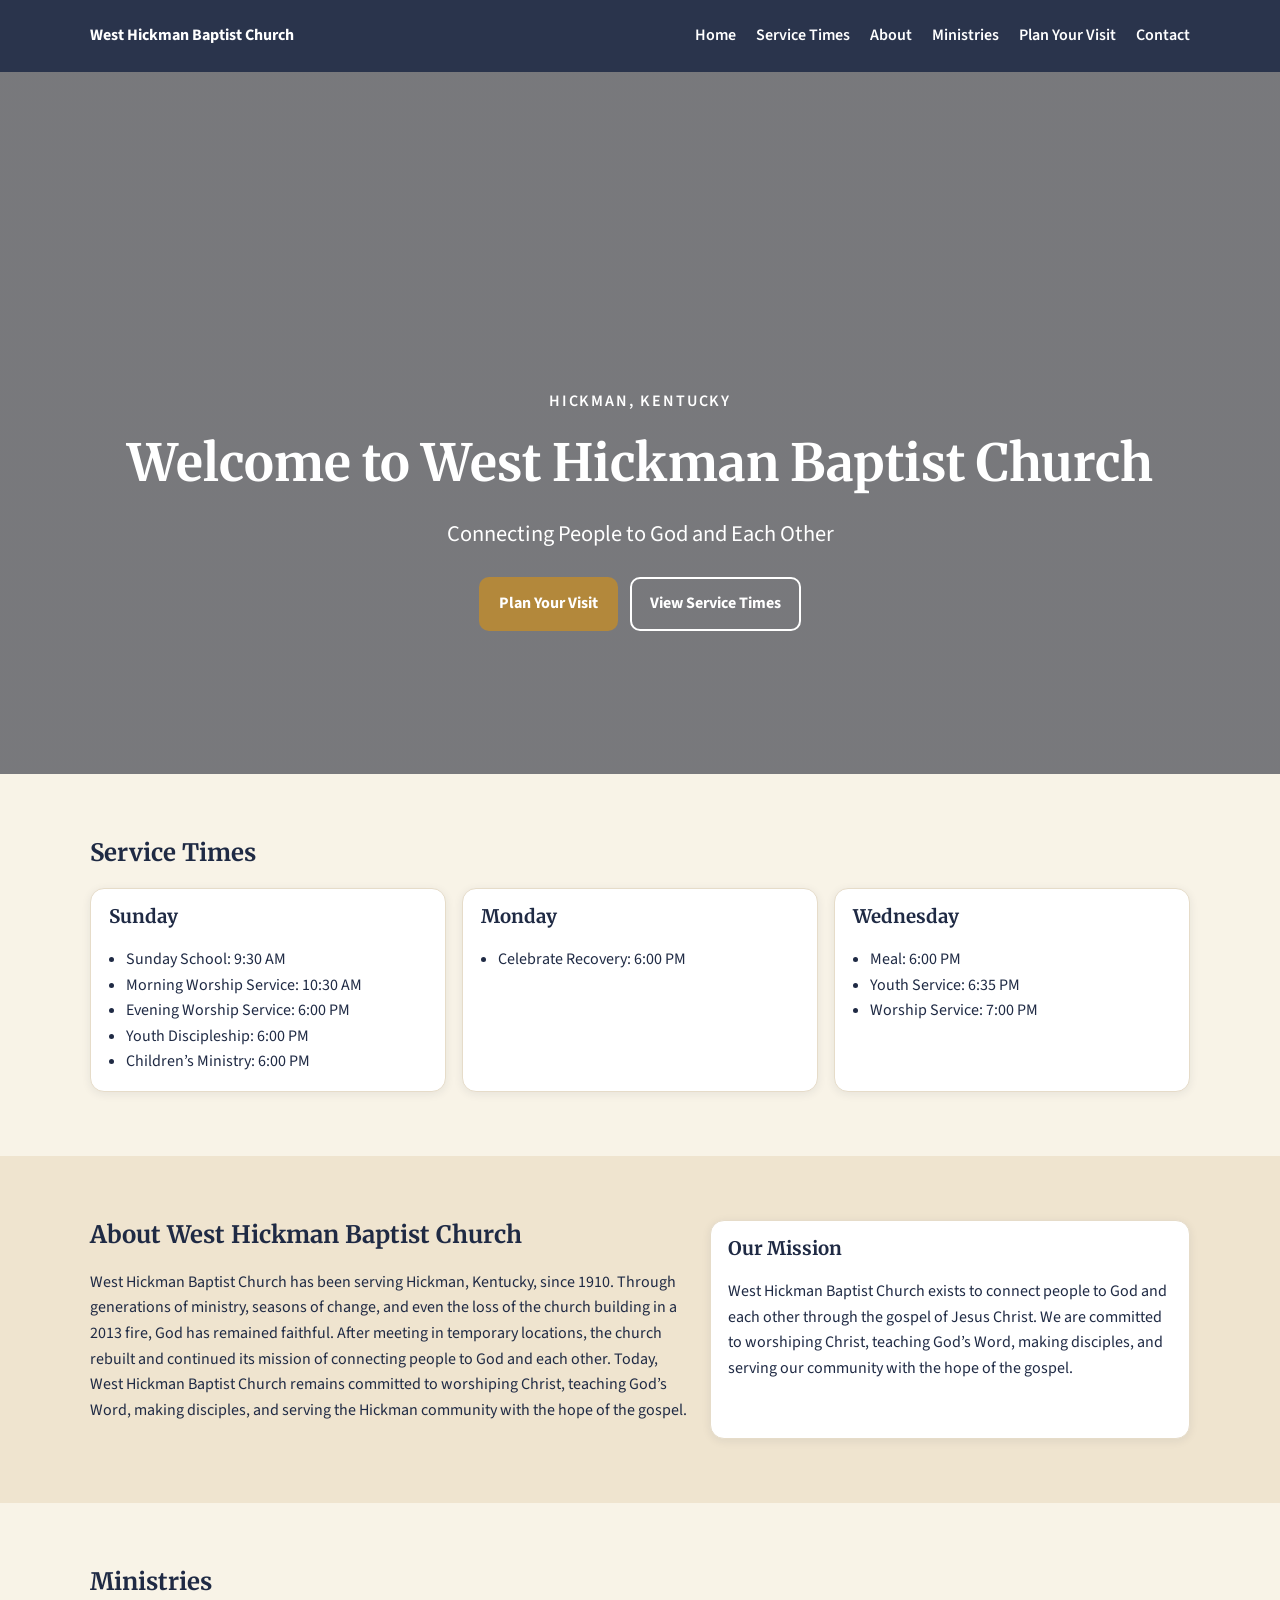
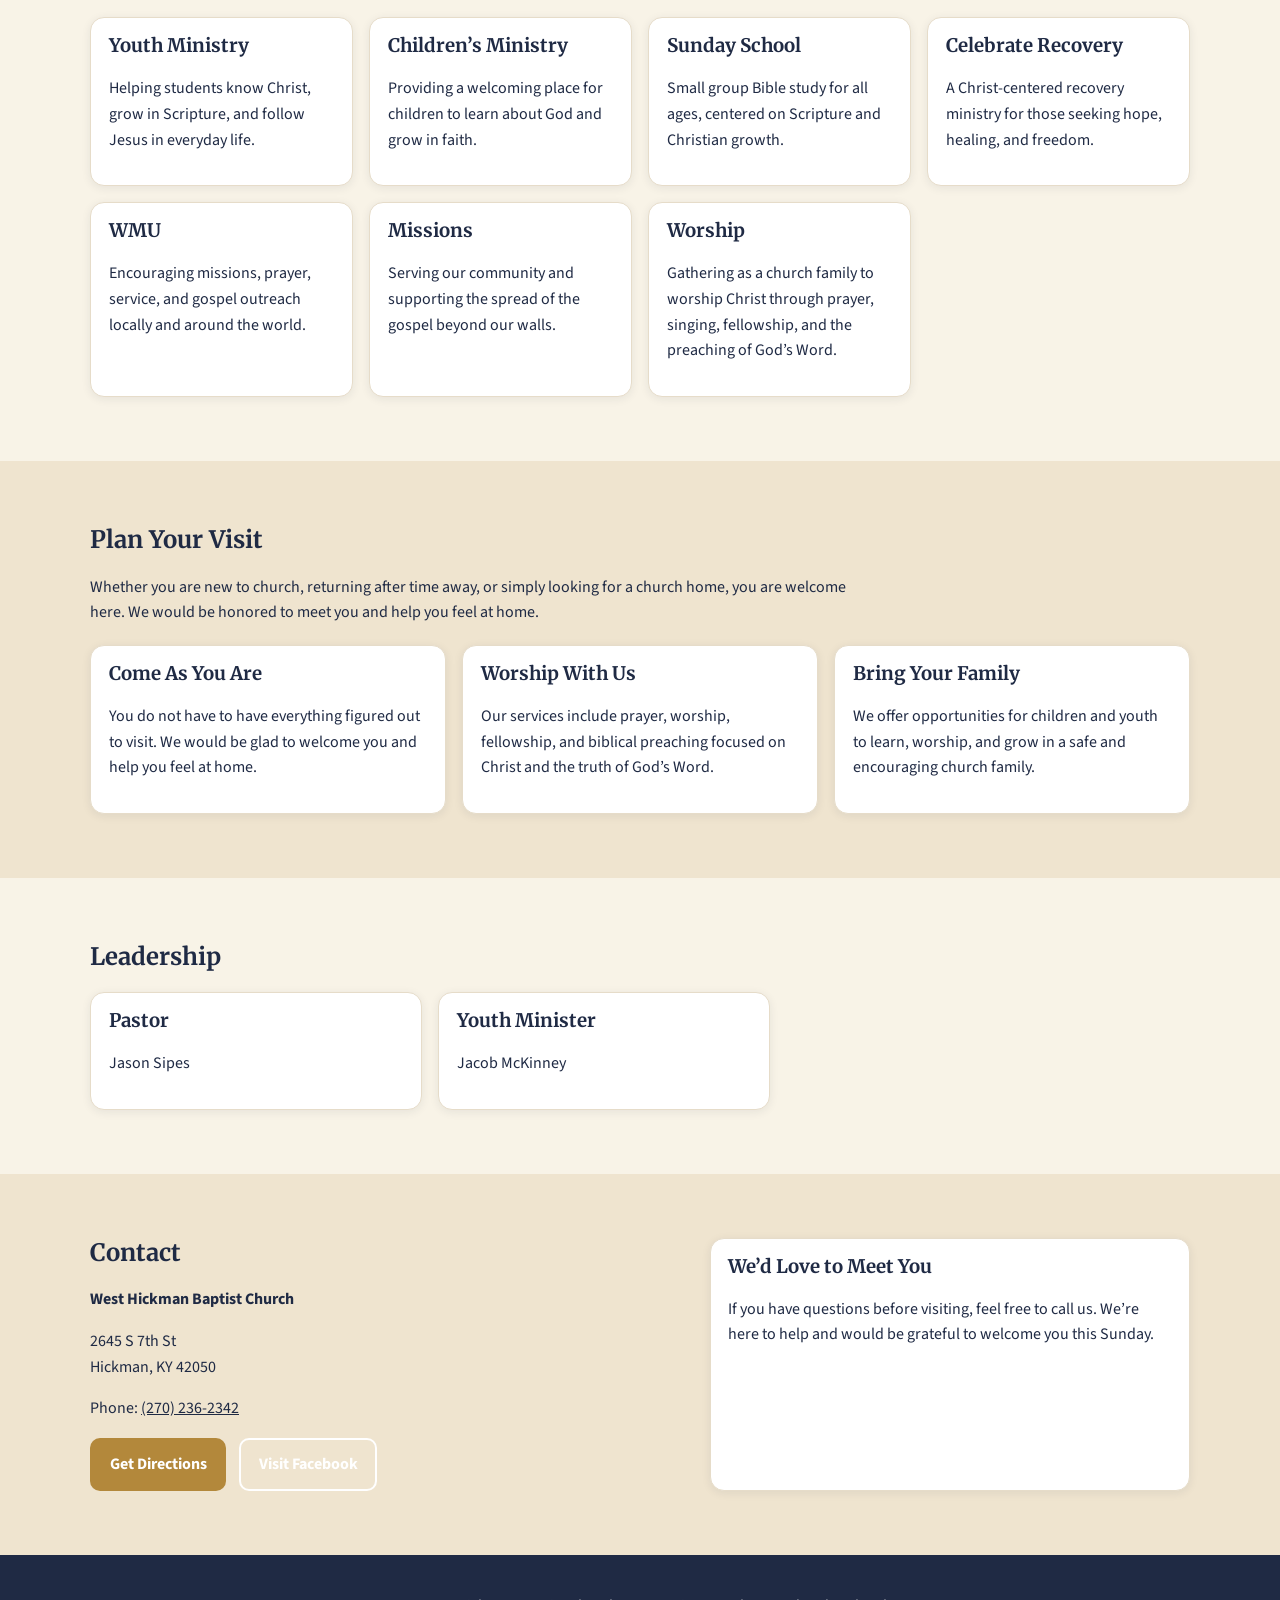
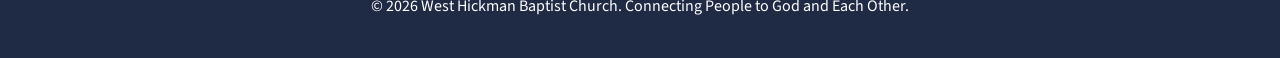
==== index.html @ 082e9893 "Create initial GitHub Pages site for West Hickman Baptist Church" ====
<!DOCTYPE html>
<html lang="en">
  <head>
    <meta charset="UTF-8" />
    <meta name="viewport" content="width=device-width, initial-scale=1.0" />
    <meta
      name="description"
      content="West Hickman Baptist Church in Hickman, Kentucky. Join us for worship, discipleship, and community."
    />
    <title>West Hickman Baptist Church | Hickman, KY</title>
    <link rel="preconnect" href="https://fonts.googleapis.com" />
    <link rel="preconnect" href="https://fonts.gstatic.com" crossorigin />
    <link
      href="https://fonts.googleapis.com/css2?family=Merriweather:wght@400;700&family=Source+Sans+3:wght@400;500;600;700&display=swap"
      rel="stylesheet"
    />
    <link rel="stylesheet" href="styles.css" />
  </head>
  <body>
    <header class="site-header" id="home">
      <nav class="nav container" aria-label="Main navigation">
        <a class="logo" href="#home">West Hickman Baptist Church</a>
        <button class="menu-toggle" aria-expanded="false" aria-controls="nav-links">
          Menu
        </button>
        <ul class="nav-links" id="nav-links">
          <li><a href="#home">Home</a></li>
          <li><a href="#service-times">Service Times</a></li>
          <li><a href="#about">About</a></li>
          <li><a href="#ministries">Ministries</a></li>
          <li><a href="#visit">Plan Your Visit</a></li>
          <li><a href="#contact">Contact</a></li>
        </ul>
      </nav>
    </header>

    <main>
      <section class="hero">
        <div class="hero-overlay"></div>
        <div class="hero-content container">
          <p class="eyebrow">Hickman, Kentucky</p>
          <h1>Welcome to West Hickman Baptist Church</h1>
          <p class="mission">Connecting People to God and Each Other</p>
          <div class="hero-buttons">
            <a class="button primary" href="#visit">Plan Your Visit</a>
            <a class="button secondary" href="#service-times">View Service Times</a>
          </div>
        </div>
      </section>

      <section class="section" id="service-times">
        <div class="container">
          <h2>Service Times</h2>
          <div class="cards three-col">
            <article class="card">
              <h3>Sunday</h3>
              <ul>
                <li>Sunday School: 9:30 AM</li>
                <li>Morning Worship Service: 10:30 AM</li>
                <li>Evening Worship Service: 6:00 PM</li>
                <li>Youth Discipleship: 6:00 PM</li>
                <li>Children’s Ministry: 6:00 PM</li>
              </ul>
            </article>
            <article class="card">
              <h3>Monday</h3>
              <ul>
                <li>Celebrate Recovery: 6:00 PM</li>
              </ul>
            </article>
            <article class="card">
              <h3>Wednesday</h3>
              <ul>
                <li>Meal: 6:00 PM</li>
                <li>Youth Service: 6:35 PM</li>
                <li>Worship Service: 7:00 PM</li>
              </ul>
            </article>
          </div>
        </div>
      </section>

      <section class="section alt" id="about">
        <div class="container split">
          <div>
            <h2>About West Hickman Baptist Church</h2>
            <p>
              West Hickman Baptist Church has been serving Hickman, Kentucky, since 1910.
              Through generations of ministry, seasons of change, and even the loss of the
              church building in a 2013 fire, God has remained faithful. After meeting in
              temporary locations, the church rebuilt and continued its mission of connecting
              people to God and each other. Today, West Hickman Baptist Church remains committed
              to worshiping Christ, teaching God’s Word, making disciples, and serving the
              Hickman community with the hope of the gospel.
            </p>
          </div>
          <div class="card mission-card">
            <h3>Our Mission</h3>
            <p>
              West Hickman Baptist Church exists to connect people to God and each other through
              the gospel of Jesus Christ. We are committed to worshiping Christ, teaching God’s
              Word, making disciples, and serving our community with the hope of the gospel.
            </p>
          </div>
        </div>
      </section>

      <section class="section" id="ministries">
        <div class="container">
          <h2>Ministries</h2>
          <div class="cards three-col">
            <article class="card"><h3>Youth Ministry</h3><p>Helping students know Christ, grow in Scripture, and follow Jesus in everyday life.</p></article>
            <article class="card"><h3>Children’s Ministry</h3><p>Providing a welcoming place for children to learn about God and grow in faith.</p></article>
            <article class="card"><h3>Sunday School</h3><p>Small group Bible study for all ages, centered on Scripture and Christian growth.</p></article>
            <article class="card"><h3>Celebrate Recovery</h3><p>A Christ-centered recovery ministry for those seeking hope, healing, and freedom.</p></article>
            <article class="card"><h3>WMU</h3><p>Encouraging missions, prayer, service, and gospel outreach locally and around the world.</p></article>
            <article class="card"><h3>Missions</h3><p>Serving our community and supporting the spread of the gospel beyond our walls.</p></article>
            <article class="card"><h3>Worship</h3><p>Gathering as a church family to worship Christ through prayer, singing, fellowship, and the preaching of God’s Word.</p></article>
          </div>
        </div>
      </section>

      <section class="section alt" id="visit">
        <div class="container">
          <h2>Plan Your Visit</h2>
          <p class="section-intro">
            Whether you are new to church, returning after time away, or simply looking for a
            church home, you are welcome here. We would be honored to meet you and help you feel
            at home.
          </p>
          <div class="cards three-col">
            <article class="card">
              <h3>Come As You Are</h3>
              <p>
                You do not have to have everything figured out to visit. We would be glad to
                welcome you and help you feel at home.
              </p>
            </article>
            <article class="card">
              <h3>Worship With Us</h3>
              <p>
                Our services include prayer, worship, fellowship, and biblical preaching focused
                on Christ and the truth of God’s Word.
              </p>
            </article>
            <article class="card">
              <h3>Bring Your Family</h3>
              <p>
                We offer opportunities for children and youth to learn, worship, and grow in a
                safe and encouraging church family.
              </p>
            </article>
          </div>
        </div>
      </section>

      <section class="section" id="leadership">
        <div class="container">
          <h2>Leadership</h2>
          <div class="cards two-col">
            <article class="card">
              <h3>Pastor</h3>
              <p>Jason Sipes</p>
            </article>
            <article class="card">
              <h3>Youth Minister</h3>
              <p>Jacob McKinney</p>
            </article>
          </div>
        </div>
      </section>

      <section class="section alt" id="contact">
        <div class="container split">
          <div>
            <h2>Contact</h2>
            <p><strong>West Hickman Baptist Church</strong></p>
            <p>2645 S 7th St<br />Hickman, KY 42050</p>
            <p>Phone: <a href="tel:+12702362342">(270) 236-2342</a></p>
            <div class="hero-buttons">
              <a class="button primary" href="https://www.google.com/maps/search/?api=1&query=2645+S+7th+St%2C+Hickman%2C+KY+42050" target="_blank" rel="noopener noreferrer">Get Directions</a>
              <a class="button secondary" href="https://www.facebook.com/share/1BVJ17ikec/?mibextid=wwXIfr" target="_blank" rel="noopener noreferrer">Visit Facebook</a>
            </div>
          </div>
          <div class="card">
            <h3>We’d Love to Meet You</h3>
            <p>
              If you have questions before visiting, feel free to call us. We’re here to help and
              would be grateful to welcome you this Sunday.
            </p>
          </div>
        </div>
      </section>
    </main>

    <footer class="footer">
      <div class="container">
        <p>© <span id="year"></span> West Hickman Baptist Church. Connecting People to God and Each Other.</p>
      </div>
    </footer>

    <script src="script.js"></script>
  </body>
</html>
---- styles.css ----
:root {
  --navy: #1f2a44;
  --cream: #f8f3e7;
  --tan: #d9c8a9;
  --gold: #b3883b;
  --white: #ffffff;
  --text: #1f2a44;
}

* { box-sizing: border-box; }
html { scroll-behavior: smooth; }
body {
  margin: 0;
  font-family: "Source Sans 3", sans-serif;
  color: var(--text);
  background: var(--cream);
  line-height: 1.6;
}

h1, h2, h3 { font-family: "Merriweather", serif; line-height: 1.25; margin-top: 0; }
a { color: inherit; }
.container { width: min(1100px, 92%); margin: 0 auto; }

.site-header {
  position: sticky;
  top: 0;
  z-index: 1000;
  background: rgba(31, 42, 68, 0.95);
  backdrop-filter: blur(4px);
}

.nav { display: flex; align-items: center; justify-content: space-between; min-height: 72px; }
.logo { color: var(--white); text-decoration: none; font-weight: 700; font-size: 1rem; max-width: 60%; }
.nav-links { display: flex; gap: 1.25rem; list-style: none; margin: 0; padding: 0; }
.nav-links a { color: var(--white); text-decoration: none; font-weight: 600; }
.nav-links a:hover { color: var(--tan); }
.menu-toggle {
  display: none;
  border: 1px solid var(--tan);
  color: var(--white);
  background: transparent;
  border-radius: 8px;
  padding: 0.45rem 0.8rem;
}

.hero {
  position: relative;
  min-height: 78vh;
  display: grid;
  place-items: center;
  background:
    linear-gradient(rgba(15, 20, 36, 0.55), rgba(15, 20, 36, 0.55)),
    url("https://images.unsplash.com/photo-1504052434569-70ad5836ab65?auto=format&fit=crop&w=1600&q=80") center/cover no-repeat;
  color: var(--white);
}
.hero-content { position: relative; text-align: center; padding: 4rem 0; }
.eyebrow { letter-spacing: 0.12em; text-transform: uppercase; font-weight: 600; }
.hero h1 { font-size: clamp(1.9rem, 5vw, 3.2rem); margin-bottom: 0.5rem; }
.mission { font-size: clamp(1.1rem, 3vw, 1.4rem); margin-bottom: 1.5rem; }

.button {
  display: inline-block;
  text-decoration: none;
  font-weight: 700;
  padding: 0.75rem 1.1rem;
  border-radius: 10px;
  border: 2px solid transparent;
}
.button.primary { background: var(--gold); color: var(--white); }
.button.secondary { background: transparent; color: var(--white); border-color: var(--white); }
.button:hover { transform: translateY(-1px); }
.hero-buttons { display: flex; flex-wrap: wrap; gap: 0.8rem; }
.hero .hero-buttons { justify-content: center; }

.section { padding: 4rem 0; }
.alt { background: #efe4cf; }
.section-intro { max-width: 780px; }
.cards { display: grid; gap: 1rem; margin-top: 1.2rem; }
.three-col { grid-template-columns: repeat(auto-fit, minmax(220px, 1fr)); }
.two-col { grid-template-columns: repeat(auto-fit, minmax(240px, 1fr)); max-width: 680px; }
.card {
  background: var(--white);
  border: 1px solid #e6dcc9;
  border-radius: 14px;
  padding: 1rem 1.1rem;
  box-shadow: 0 2px 10px rgba(31, 42, 68, 0.08);
}
.card ul { padding-left: 1.1rem; margin: 0; }
.split { display: grid; gap: 1.2rem; grid-template-columns: 1.25fr 1fr; }

.footer {
  background: var(--navy);
  color: var(--white);
  text-align: center;
  padding: 1.4rem 0;
}

@media (max-width: 860px) {
  .menu-toggle { display: inline-block; }
  .nav-links {
    display: none;
    position: absolute;
    top: 72px;
    left: 0;
    right: 0;
    background: var(--navy);
    flex-direction: column;
    padding: 1rem 4%;
  }
  .nav-links.open { display: flex; }
  .split { grid-template-columns: 1fr; }
}
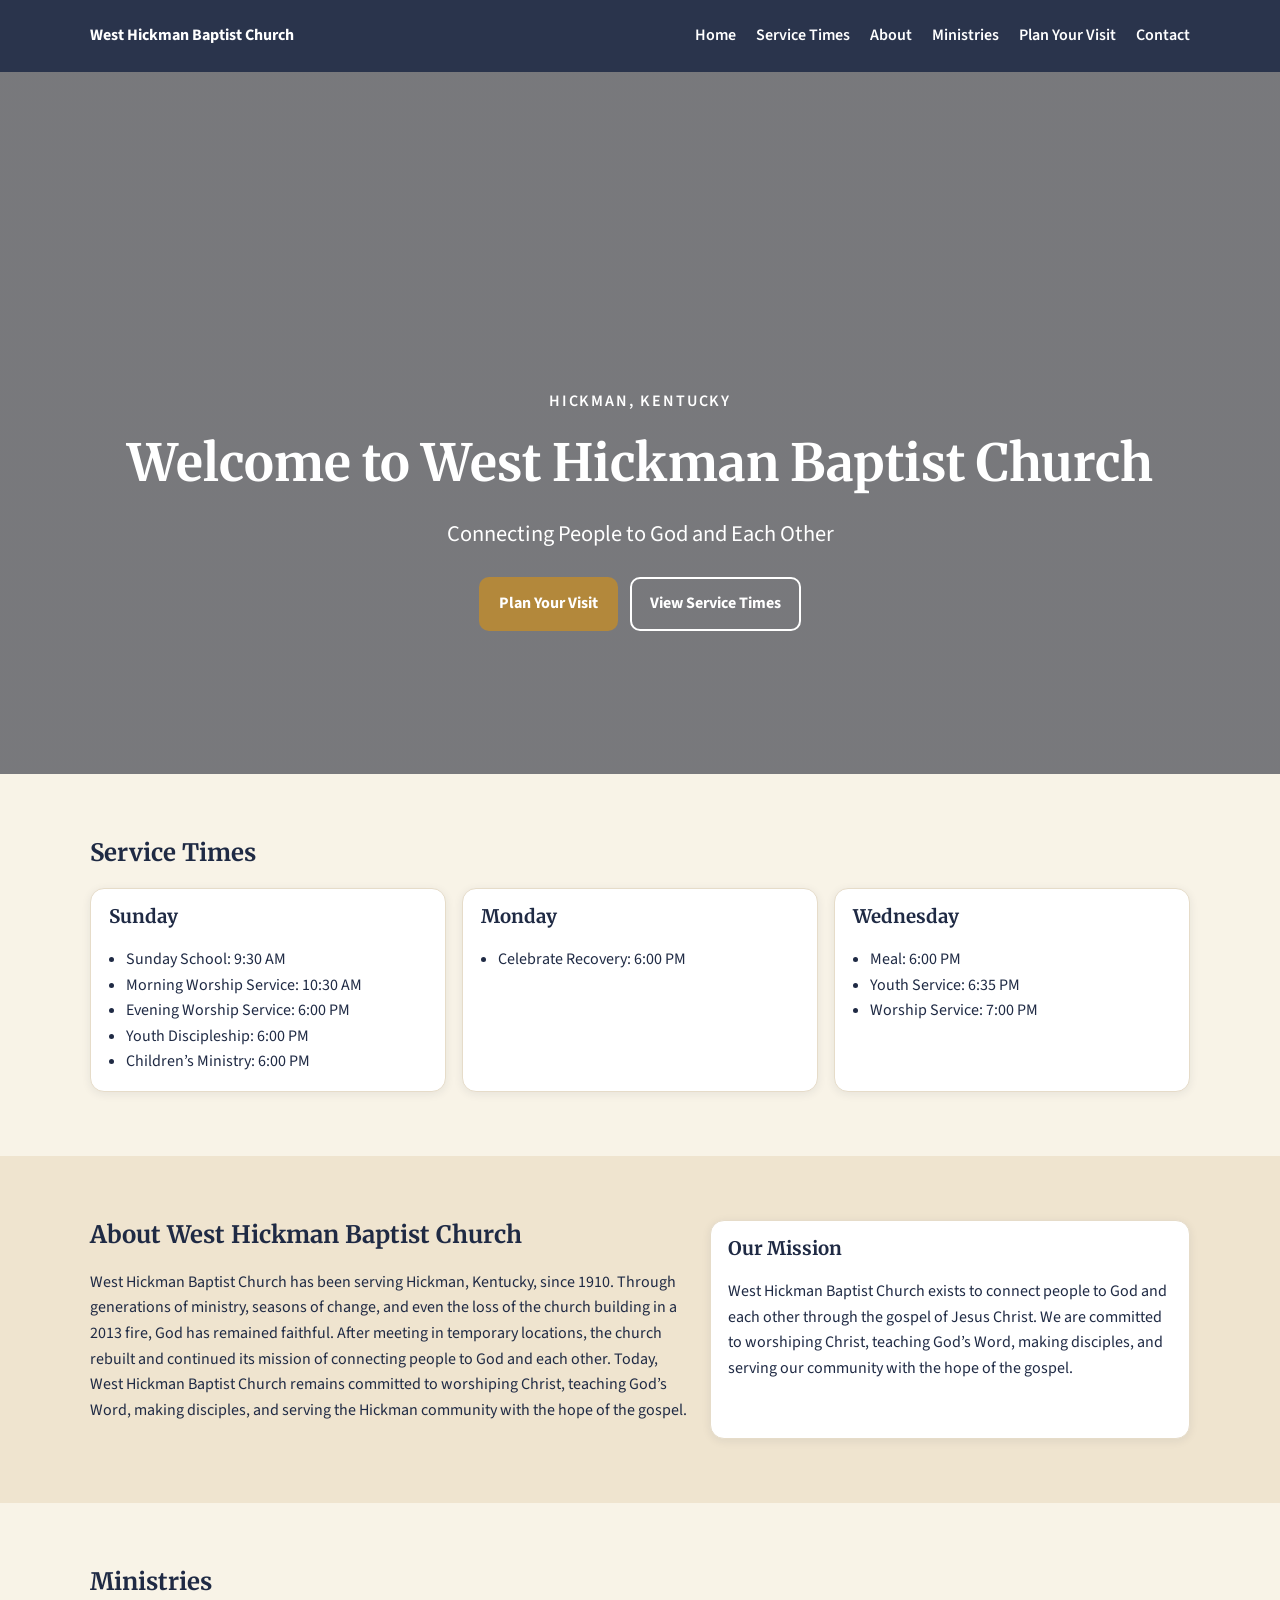
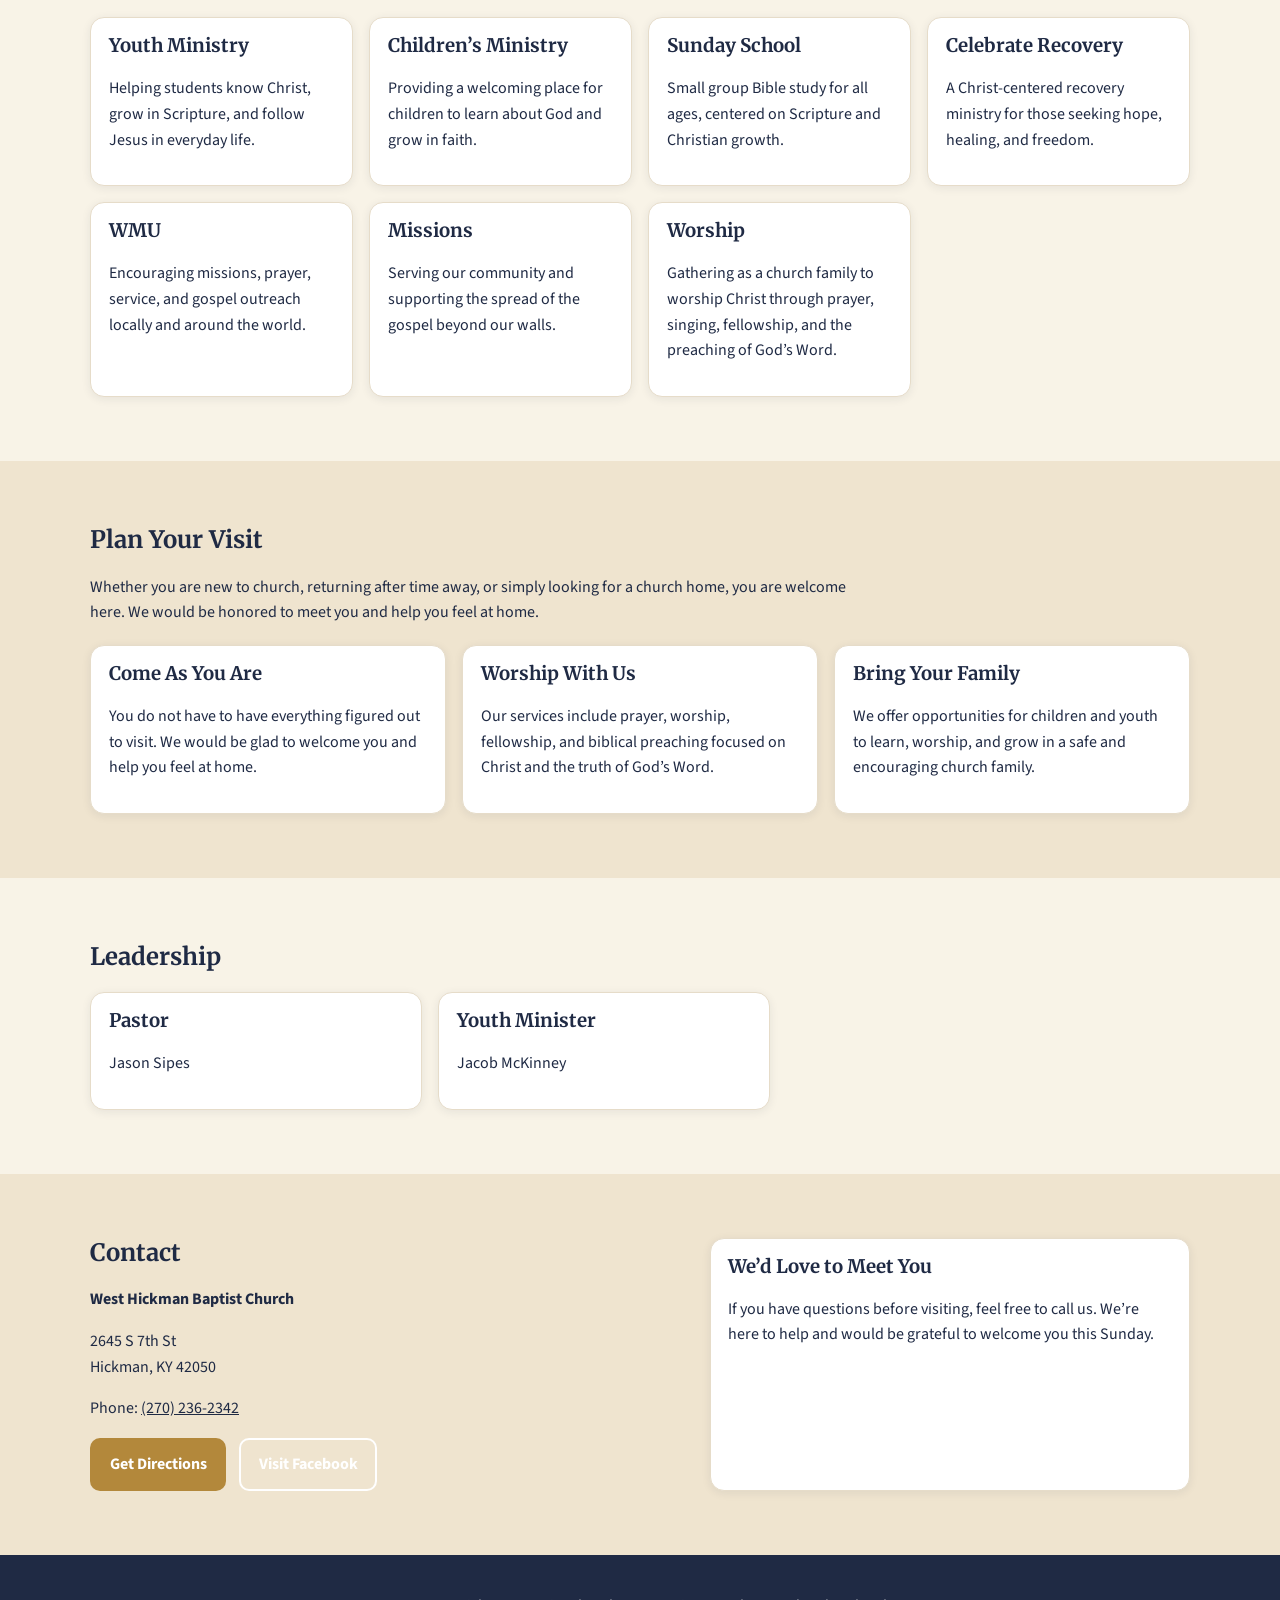
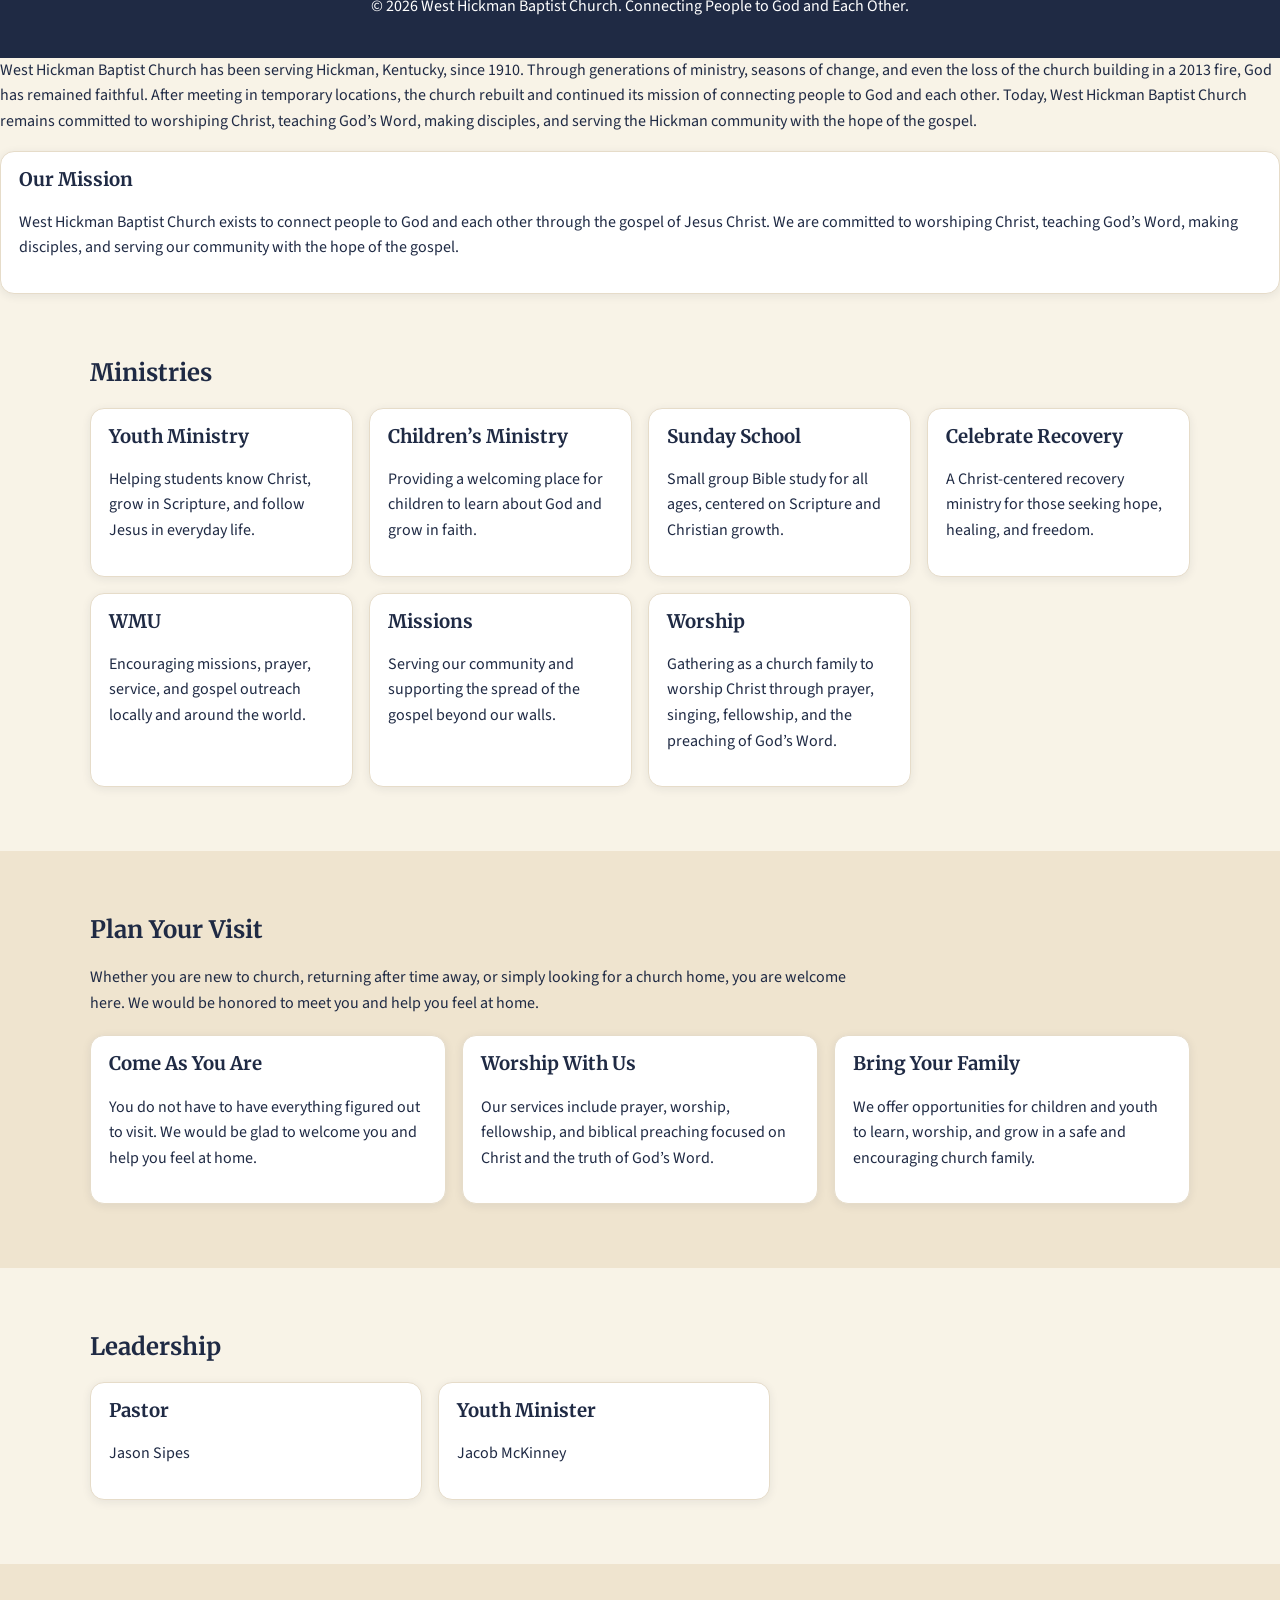
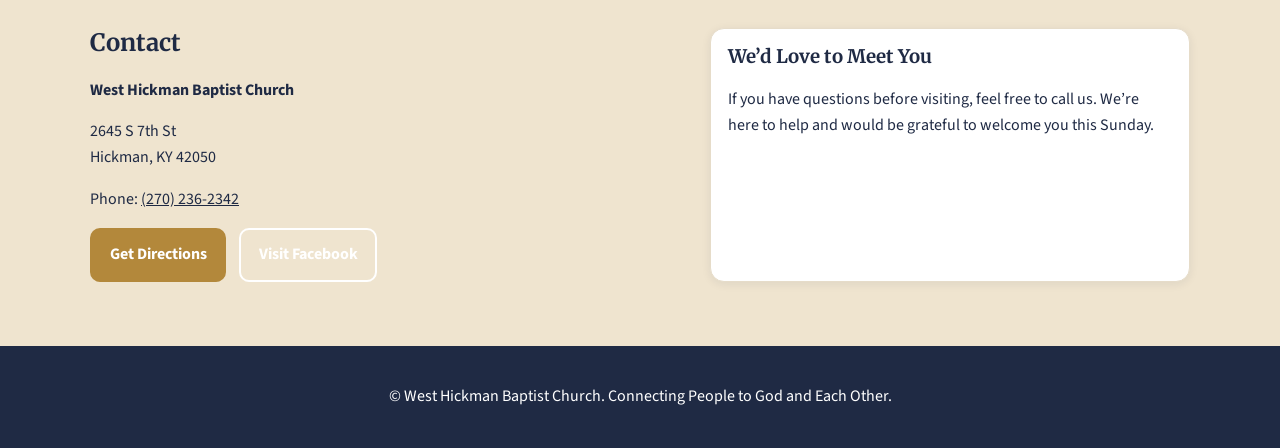
==== commit 60b5ac49: "Update index.html" ====
--- a/index.html
+++ b/index.html
@@ -202,3 +202,120 @@
     <script src="script.js"></script>
   </body>
 </html>
+              West Hickman Baptist Church has been serving Hickman, Kentucky, since 1910.
+              Through generations of ministry, seasons of change, and even the loss of the
+              church building in a 2013 fire, God has remained faithful. After meeting in
+              temporary locations, the church rebuilt and continued its mission of connecting
+              people to God and each other. Today, West Hickman Baptist Church remains committed
+              to worshiping Christ, teaching God’s Word, making disciples, and serving the
+              Hickman community with the hope of the gospel.
+            </p>
+          </div>
+          <div class="card mission-card">
+            <h3>Our Mission</h3>
+            <p>
+              West Hickman Baptist Church exists to connect people to God and each other through
+              the gospel of Jesus Christ. We are committed to worshiping Christ, teaching God’s
+              Word, making disciples, and serving our community with the hope of the gospel.
+            </p>
+          </div>
+        </div>
+      </section>
+
+      <section class="section" id="ministries">
+        <div class="container">
+          <h2>Ministries</h2>
+          <div class="cards three-col">
+            <article class="card"><h3>Youth Ministry</h3><p>Helping students know Christ, grow in Scripture, and follow Jesus in everyday life.</p></article>
+            <article class="card"><h3>Children’s Ministry</h3><p>Providing a welcoming place for children to learn about God and grow in faith.</p></article>
+            <article class="card"><h3>Sunday School</h3><p>Small group Bible study for all ages, centered on Scripture and Christian growth.</p></article>
+            <article class="card"><h3>Celebrate Recovery</h3><p>A Christ-centered recovery ministry for those seeking hope, healing, and freedom.</p></article>
+            <article class="card"><h3>WMU</h3><p>Encouraging missions, prayer, service, and gospel outreach locally and around the world.</p></article>
+            <article class="card"><h3>Missions</h3><p>Serving our community and supporting the spread of the gospel beyond our walls.</p></article>
+            <article class="card"><h3>Worship</h3><p>Gathering as a church family to worship Christ through prayer, singing, fellowship, and the preaching of God’s Word.</p></article>
+          </div>
+        </div>
+      </section>
+
+      <section class="section alt" id="visit">
+        <div class="container">
+          <h2>Plan Your Visit</h2>
+          <p class="section-intro">
+            Whether you are new to church, returning after time away, or simply looking for a
+            church home, you are welcome here. We would be honored to meet you and help you feel
+            at home.
+          </p>
+          <div class="cards three-col">
+            <article class="card">
+              <h3>Come As You Are</h3>
+              <p>
+                You do not have to have everything figured out to visit. We would be glad to
+                welcome you and help you feel at home.
+              </p>
+            </article>
+            <article class="card">
+              <h3>Worship With Us</h3>
+              <p>
+                Our services include prayer, worship, fellowship, and biblical preaching focused
+                on Christ and the truth of God’s Word.
+              </p>
+            </article>
+            <article class="card">
+              <h3>Bring Your Family</h3>
+              <p>
+                We offer opportunities for children and youth to learn, worship, and grow in a
+                safe and encouraging church family.
+              </p>
+            </article>
+          </div>
+        </div>
+      </section>
+
+      <section class="section" id="leadership">
+        <div class="container">
+          <h2>Leadership</h2>
+          <div class="cards two-col">
+            <article class="card">
+              <h3>Pastor</h3>
+              <p>Jason Sipes</p>
+            </article>
+            <article class="card">
+              <h3>Youth Minister</h3>
+              <p>Jacob McKinney</p>
+            </article>
+          </div>
+        </div>
+      </section>
+
+      <section class="section alt" id="contact">
+        <div class="container split">
+          <div>
+            <h2>Contact</h2>
+            <p><strong>West Hickman Baptist Church</strong></p>
+            <p>2645 S 7th St<br />Hickman, KY 42050</p>
+            <p>Phone: <a href="tel:+12702362342">(270) 236-2342</a></p>
+            <div class="hero-buttons">
+              <a class="button primary" href="https://www.google.com/maps/search/?api=1&query=2645+S+7th+St%2C+Hickman%2C+KY+42050" target="_blank" rel="noopener noreferrer">Get Directions</a>
+              <a class="button secondary" href="https://www.facebook.com/share/1BVJ17ikec/?mibextid=wwXIfr" target="_blank" rel="noopener noreferrer">Visit Facebook</a>
+            </div>
+          </div>
+          <div class="card">
+            <h3>We’d Love to Meet You</h3>
+            <p>
+              If you have questions before visiting, feel free to call us. We’re here to help and
+              would be grateful to welcome you this Sunday.
+            </p>
+          </div>
+        </div>
+      </section>
+    </main>
+
+    <footer class="footer">
+      <div class="container">
+        <p>© <span id="year"></span> West Hickman Baptist Church. Connecting People to God and Each Other.</p>
+      </div>
+    </footer>
+
+    <script src="script.js"></script>
+  </body>
+</html>
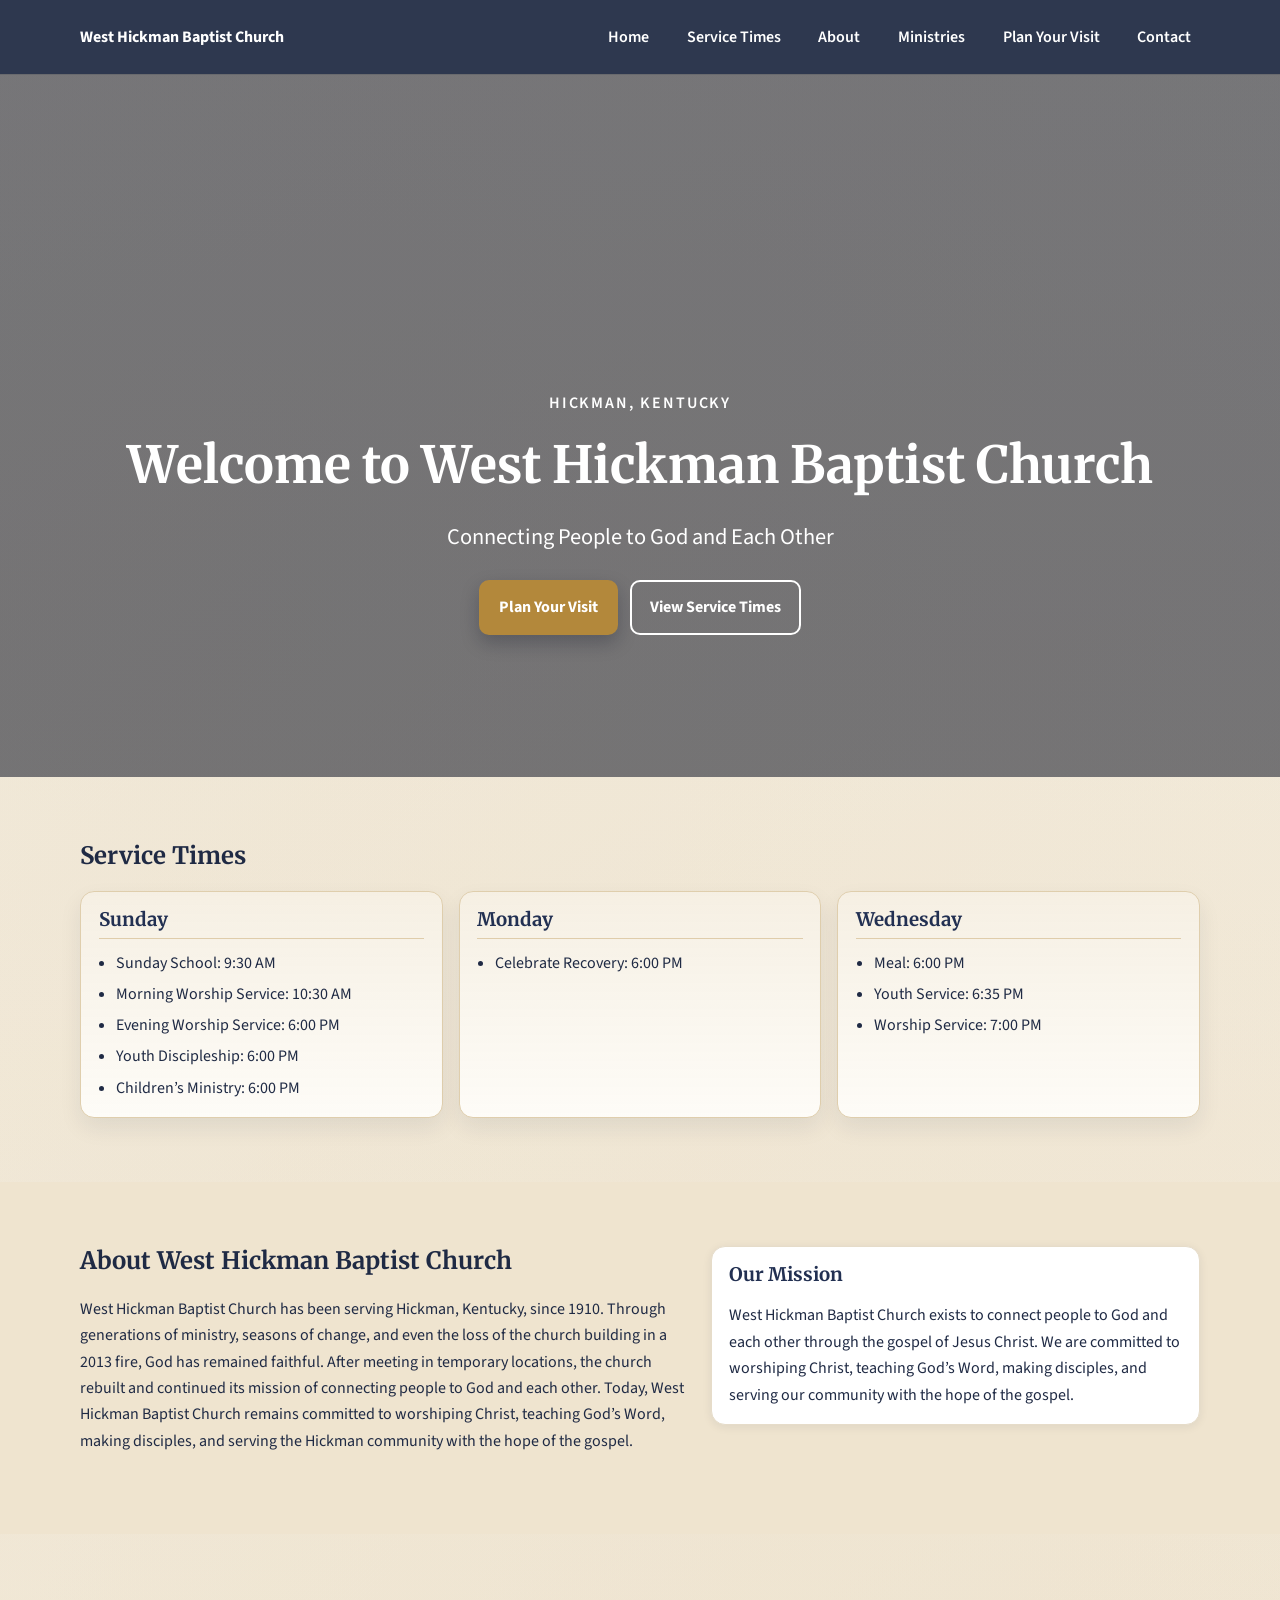
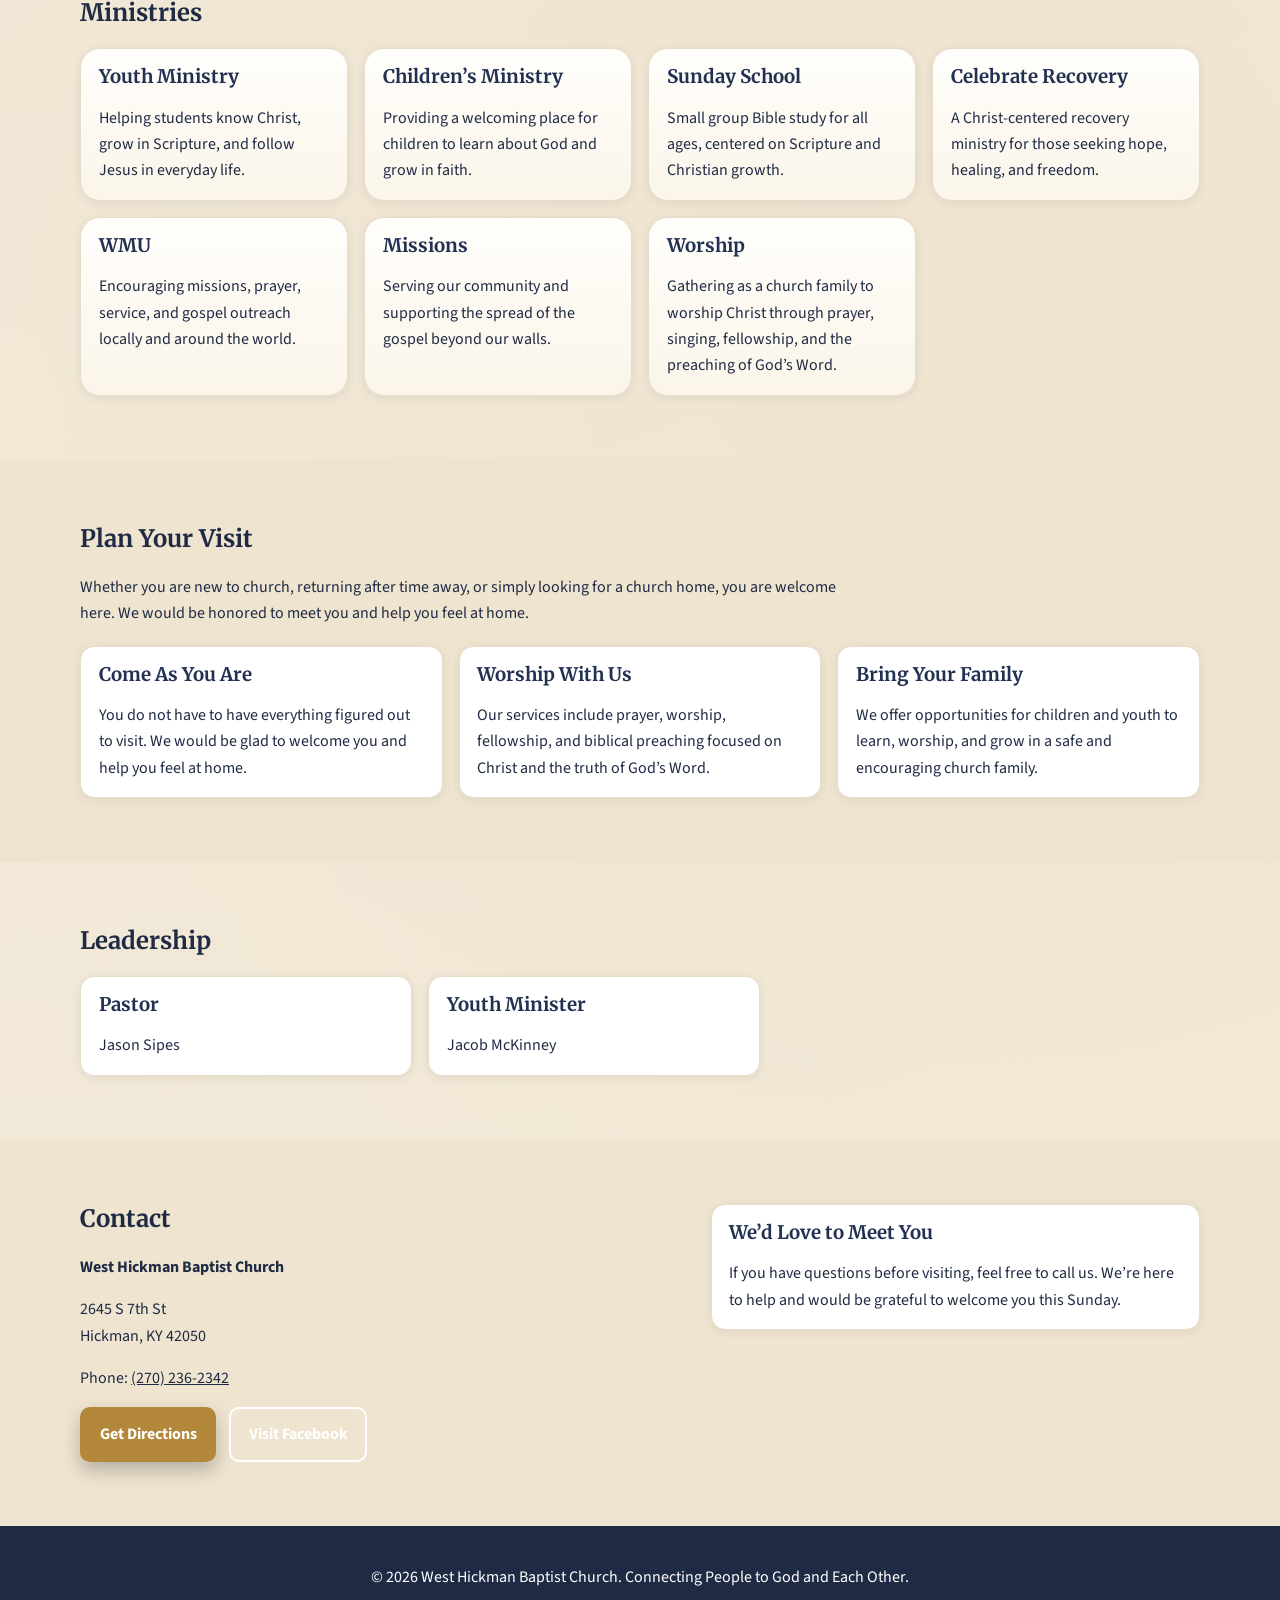
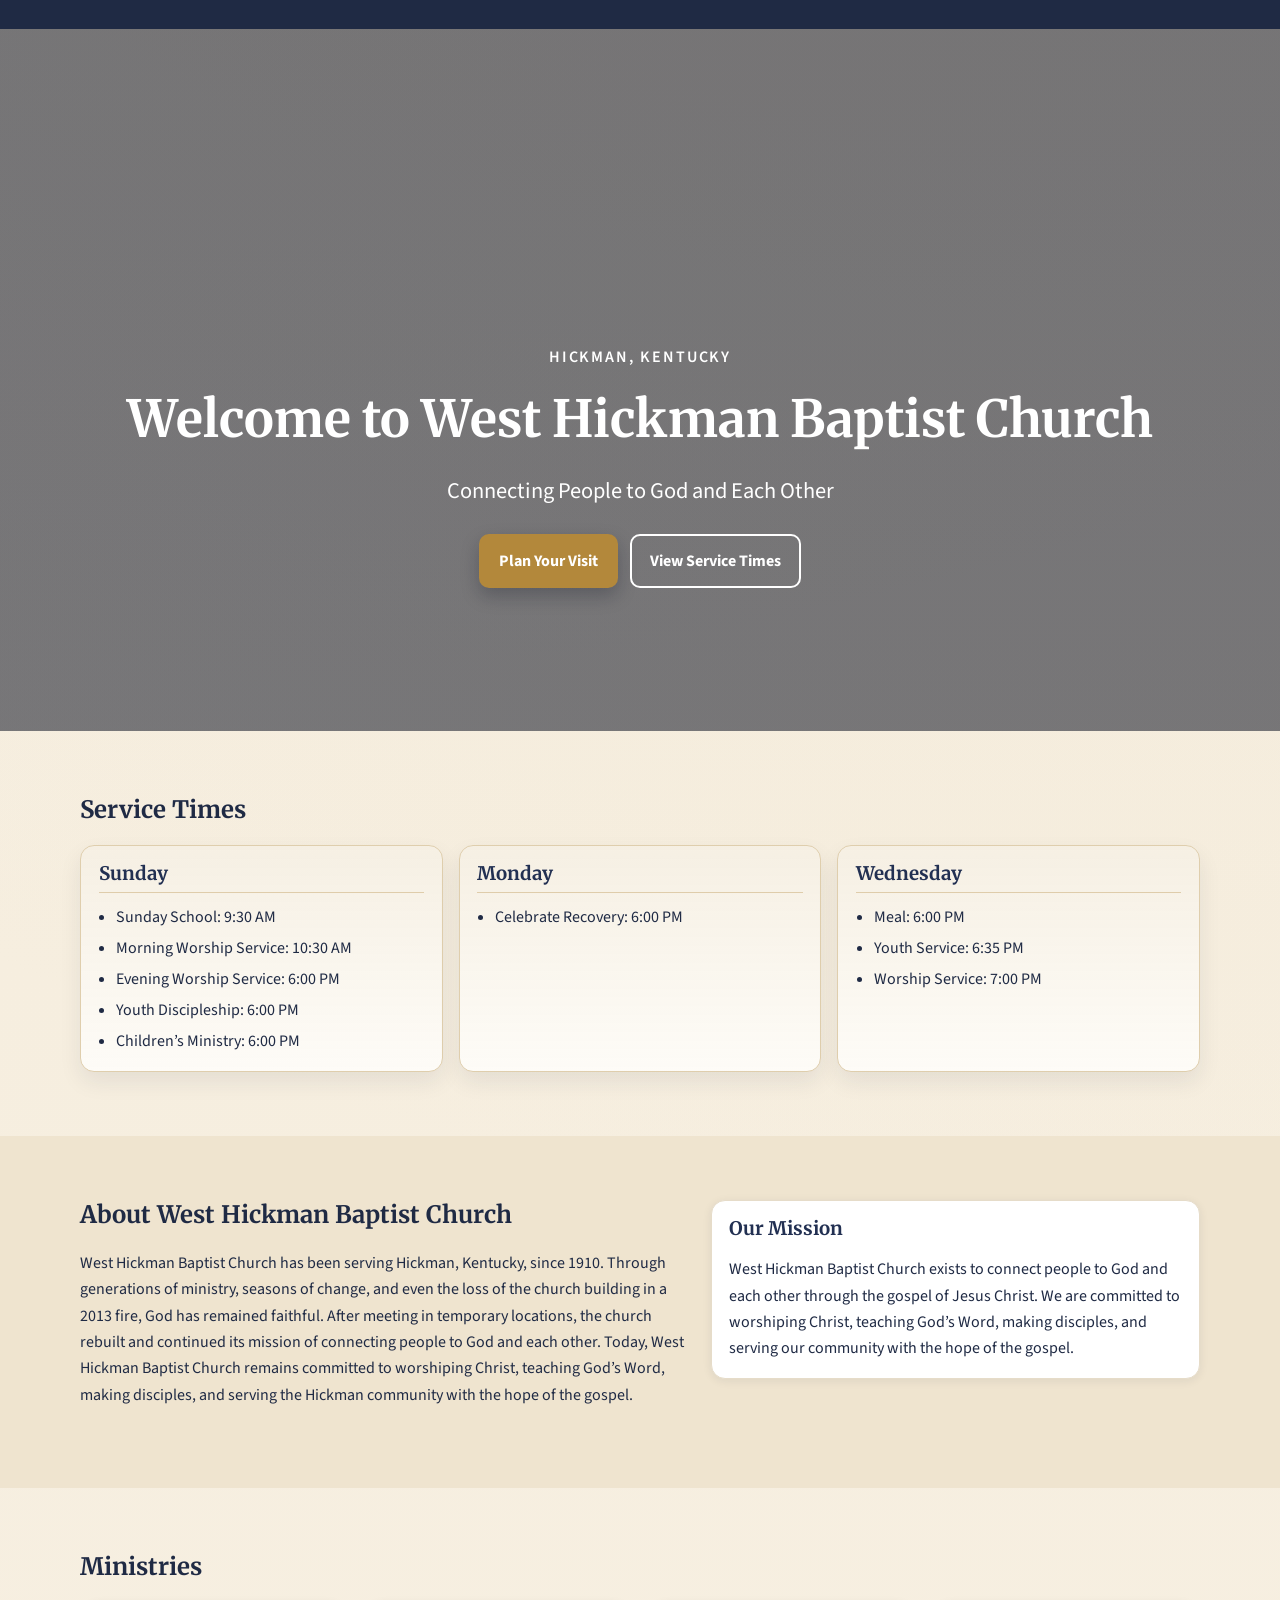
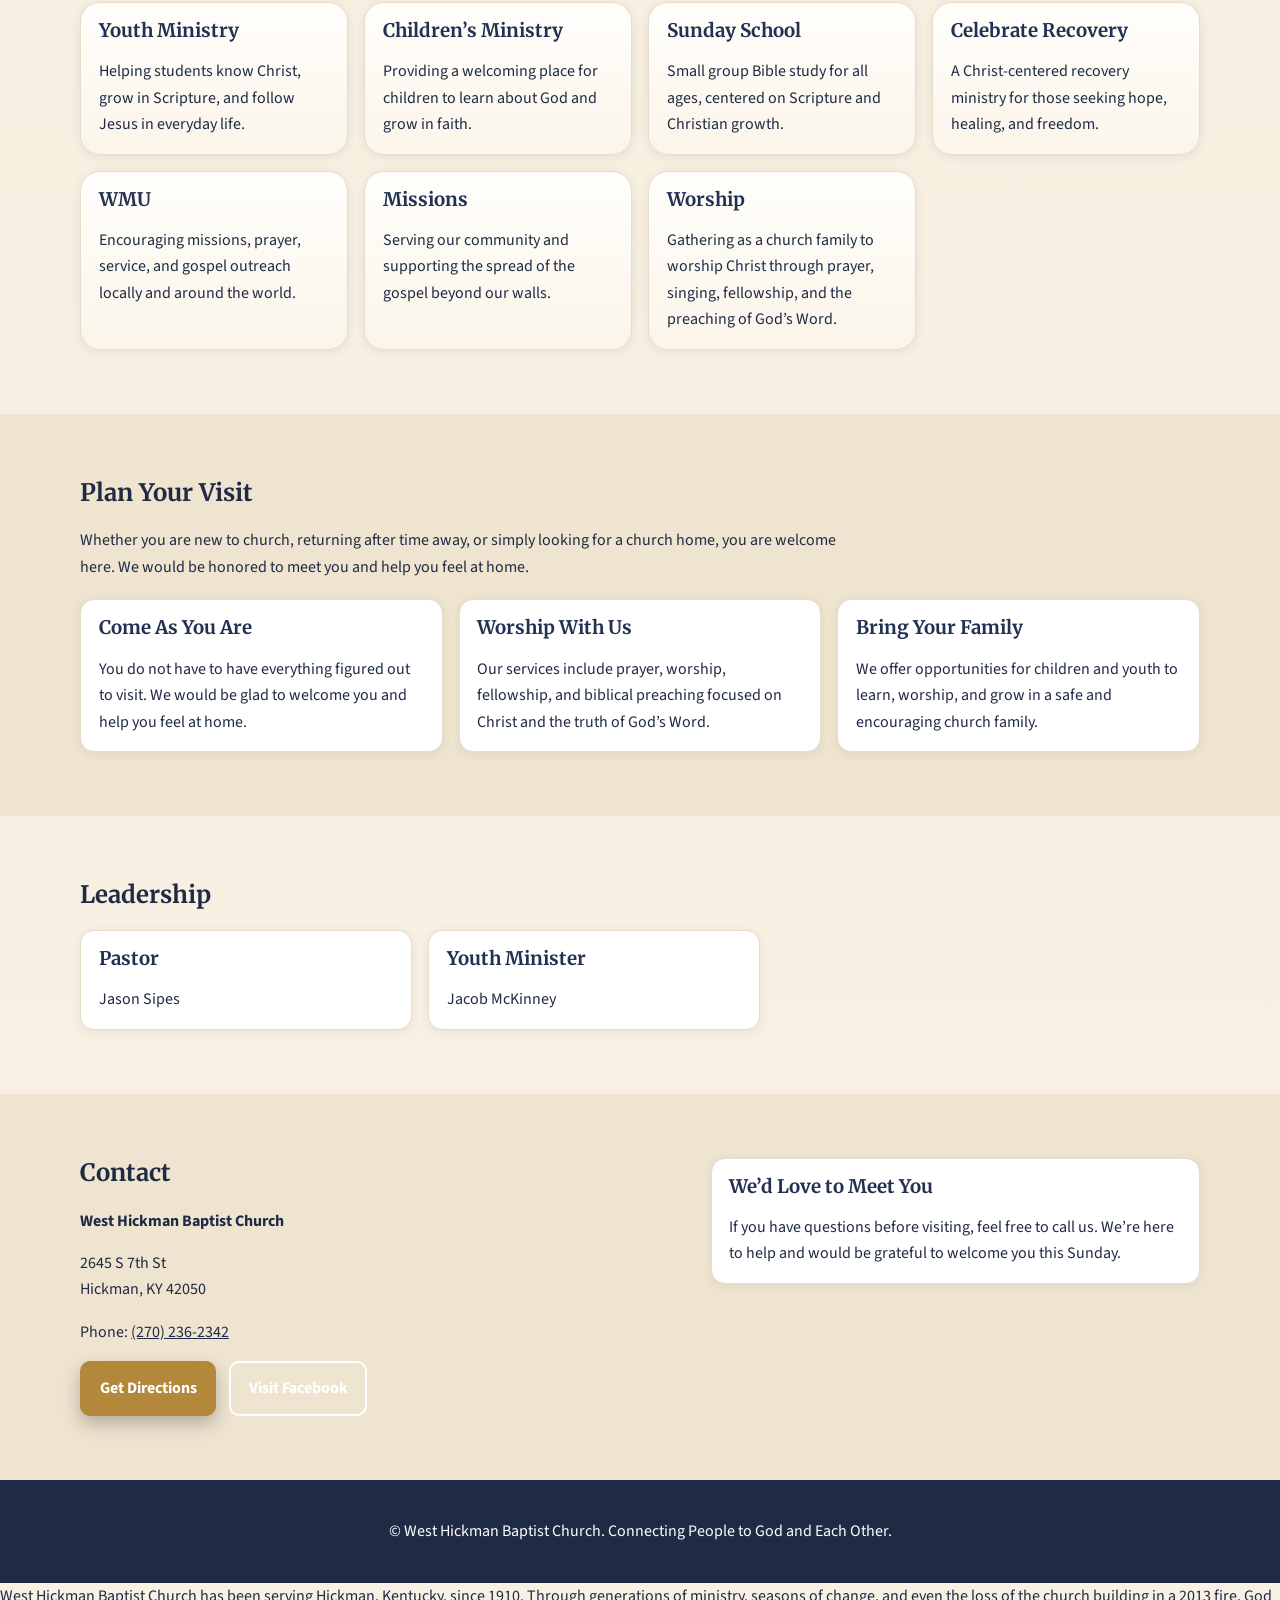
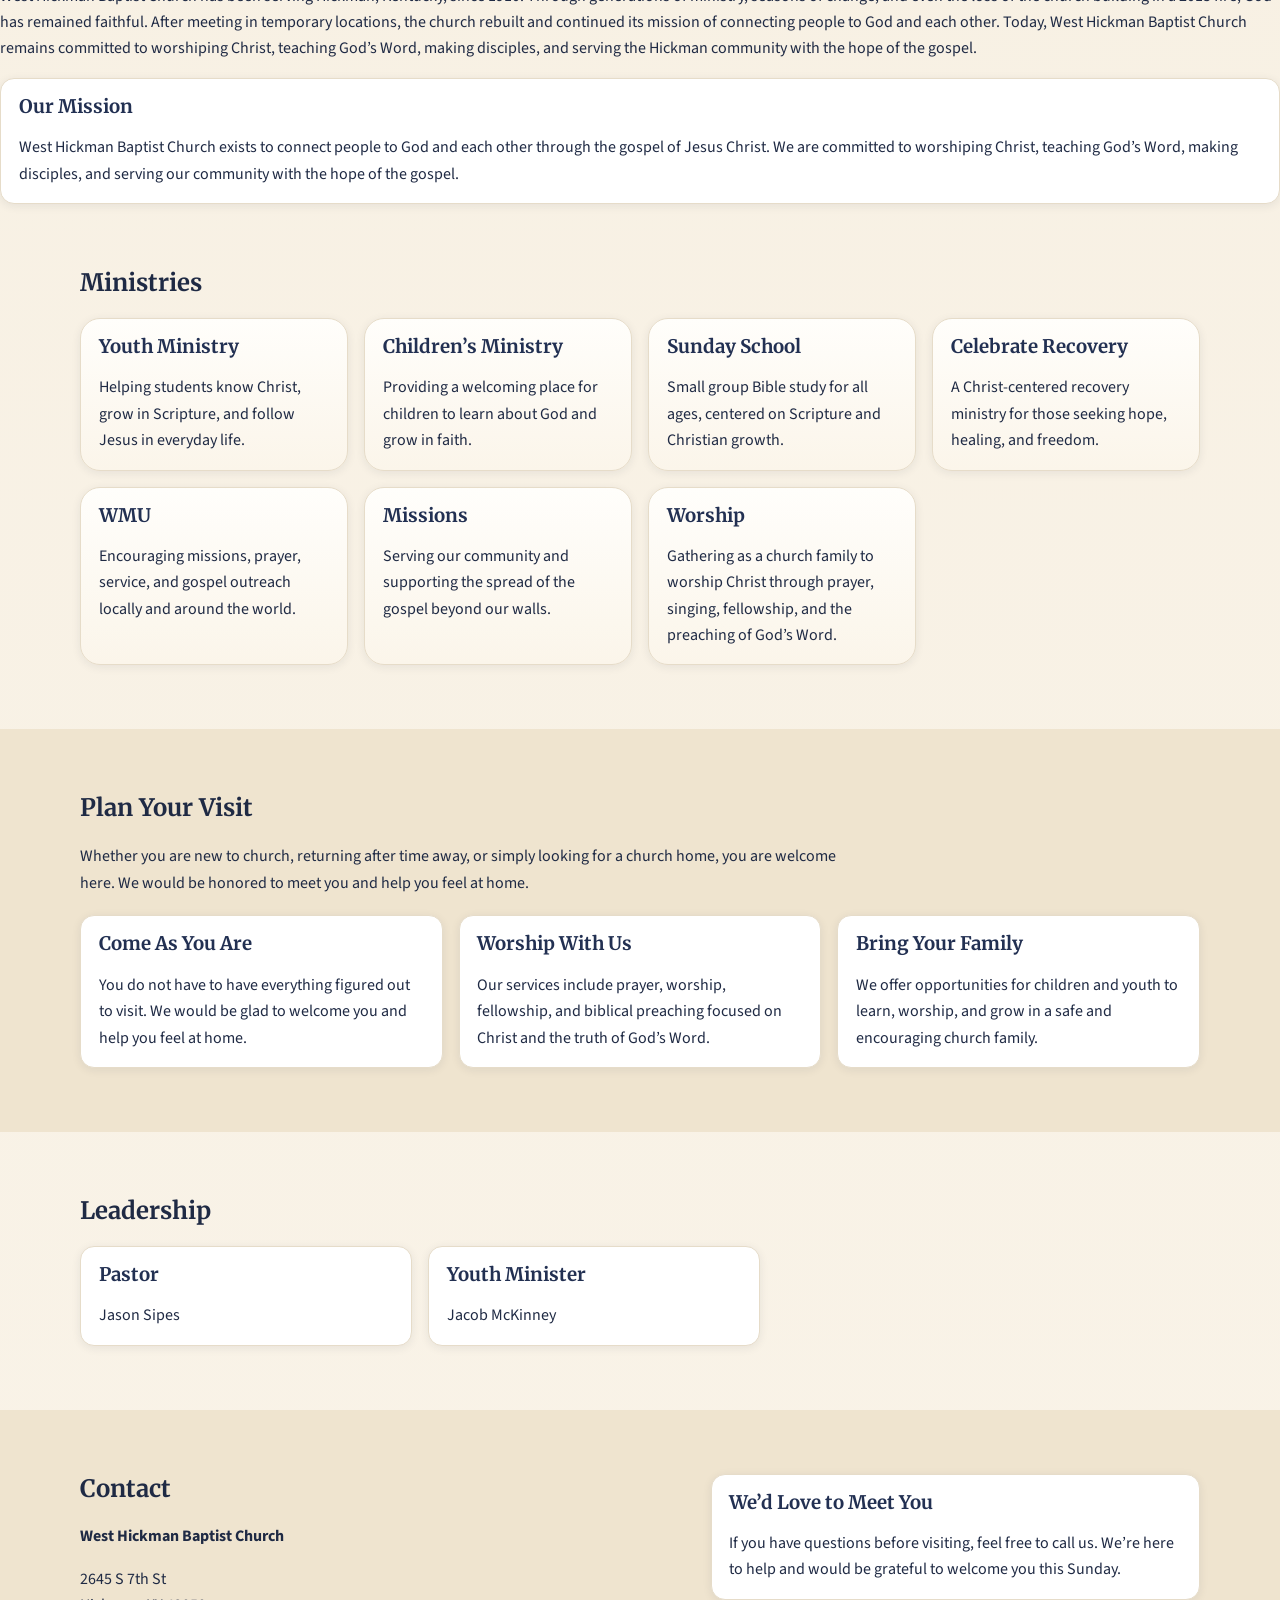
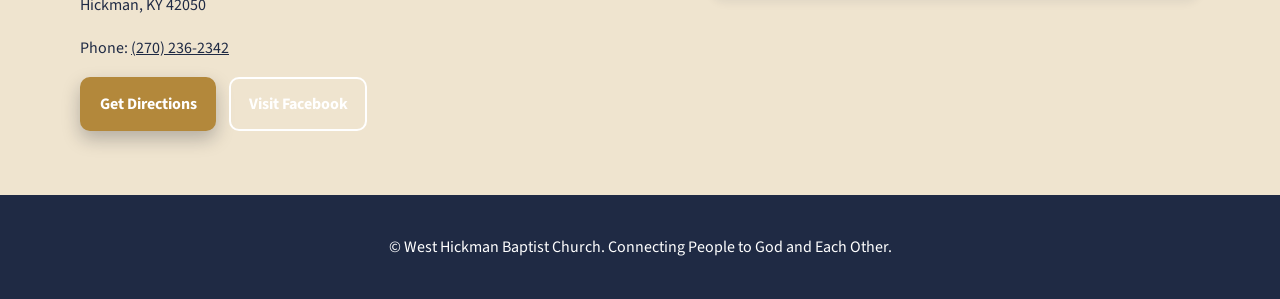
==== commit 9e43432e: "Update index.html" ====
--- a/index.html
+++ b/index.html
@@ -202,6 +202,57 @@
     <script src="script.js"></script>
   </body>
 </html>
+    <main>
+      <section class="hero">
+        <div class="hero-overlay"></div>
+        <div class="hero-content container">
+          <p class="eyebrow">Hickman, Kentucky</p>
+          <h1>Welcome to West Hickman Baptist Church</h1>
+          <p class="mission">Connecting People to God and Each Other</p>
+          <div class="hero-buttons">
+            <a class="button primary" href="#visit">Plan Your Visit</a>
+            <a class="button secondary" href="#service-times">View Service Times</a>
+          </div>
+        </div>
+      </section>
+
+      <section class="section" id="service-times">
+        <div class="container">
+          <h2>Service Times</h2>
+          <div class="cards three-col">
+            <article class="card">
+              <h3>Sunday</h3>
+              <ul>
+                <li>Sunday School: 9:30 AM</li>
+                <li>Morning Worship Service: 10:30 AM</li>
+                <li>Evening Worship Service: 6:00 PM</li>
+                <li>Youth Discipleship: 6:00 PM</li>
+                <li>Children’s Ministry: 6:00 PM</li>
+              </ul>
+            </article>
+            <article class="card">
+              <h3>Monday</h3>
+              <ul>
+                <li>Celebrate Recovery: 6:00 PM</li>
+              </ul>
+            </article>
+            <article class="card">
+              <h3>Wednesday</h3>
+              <ul>
+                <li>Meal: 6:00 PM</li>
+                <li>Youth Service: 6:35 PM</li>
+                <li>Worship Service: 7:00 PM</li>
+              </ul>
+            </article>
+          </div>
+        </div>
+      </section>
+
+      <section class="section alt" id="about">
+        <div class="container split">
+          <div>
+            <h2>About West Hickman Baptist Church</h2>
+            <p>
               West Hickman Baptist Church has been serving Hickman, Kentucky, since 1910.
               Through generations of ministry, seasons of change, and even the loss of the
               church building in a 2013 fire, God has remained faithful. After meeting in
@@ -319,3 +370,120 @@
     <script src="script.js"></script>
   </body>
 </html>
+              West Hickman Baptist Church has been serving Hickman, Kentucky, since 1910.
+              Through generations of ministry, seasons of change, and even the loss of the
+              church building in a 2013 fire, God has remained faithful. After meeting in
+              temporary locations, the church rebuilt and continued its mission of connecting
+              people to God and each other. Today, West Hickman Baptist Church remains committed
+              to worshiping Christ, teaching God’s Word, making disciples, and serving the
+              Hickman community with the hope of the gospel.
+            </p>
+          </div>
+          <div class="card mission-card">
+            <h3>Our Mission</h3>
+            <p>
+              West Hickman Baptist Church exists to connect people to God and each other through
+              the gospel of Jesus Christ. We are committed to worshiping Christ, teaching God’s
+              Word, making disciples, and serving our community with the hope of the gospel.
+            </p>
+          </div>
+        </div>
+      </section>
+
+      <section class="section" id="ministries">
+        <div class="container">
+          <h2>Ministries</h2>
+          <div class="cards three-col">
+            <article class="card"><h3>Youth Ministry</h3><p>Helping students know Christ, grow in Scripture, and follow Jesus in everyday life.</p></article>
+            <article class="card"><h3>Children’s Ministry</h3><p>Providing a welcoming place for children to learn about God and grow in faith.</p></article>
+            <article class="card"><h3>Sunday School</h3><p>Small group Bible study for all ages, centered on Scripture and Christian growth.</p></article>
+            <article class="card"><h3>Celebrate Recovery</h3><p>A Christ-centered recovery ministry for those seeking hope, healing, and freedom.</p></article>
+            <article class="card"><h3>WMU</h3><p>Encouraging missions, prayer, service, and gospel outreach locally and around the world.</p></article>
+            <article class="card"><h3>Missions</h3><p>Serving our community and supporting the spread of the gospel beyond our walls.</p></article>
+            <article class="card"><h3>Worship</h3><p>Gathering as a church family to worship Christ through prayer, singing, fellowship, and the preaching of God’s Word.</p></article>
+          </div>
+        </div>
+      </section>
+
+      <section class="section alt" id="visit">
+        <div class="container">
+          <h2>Plan Your Visit</h2>
+          <p class="section-intro">
+            Whether you are new to church, returning after time away, or simply looking for a
+            church home, you are welcome here. We would be honored to meet you and help you feel
+            at home.
+          </p>
+          <div class="cards three-col">
+            <article class="card">
+              <h3>Come As You Are</h3>
+              <p>
+                You do not have to have everything figured out to visit. We would be glad to
+                welcome you and help you feel at home.
+              </p>
+            </article>
+            <article class="card">
+              <h3>Worship With Us</h3>
+              <p>
+                Our services include prayer, worship, fellowship, and biblical preaching focused
+                on Christ and the truth of God’s Word.
+              </p>
+            </article>
+            <article class="card">
+              <h3>Bring Your Family</h3>
+              <p>
+                We offer opportunities for children and youth to learn, worship, and grow in a
+                safe and encouraging church family.
+              </p>
+            </article>
+          </div>
+        </div>
+      </section>
+
+      <section class="section" id="leadership">
+        <div class="container">
+          <h2>Leadership</h2>
+          <div class="cards two-col">
+            <article class="card">
+              <h3>Pastor</h3>
+              <p>Jason Sipes</p>
+            </article>
+            <article class="card">
+              <h3>Youth Minister</h3>
+              <p>Jacob McKinney</p>
+            </article>
+          </div>
+        </div>
+      </section>
+
+      <section class="section alt" id="contact">
+        <div class="container split">
+          <div>
+            <h2>Contact</h2>
+            <p><strong>West Hickman Baptist Church</strong></p>
+            <p>2645 S 7th St<br />Hickman, KY 42050</p>
+            <p>Phone: <a href="tel:+12702362342">(270) 236-2342</a></p>
+            <div class="hero-buttons">
+              <a class="button primary" href="https://www.google.com/maps/search/?api=1&query=2645+S+7th+St%2C+Hickman%2C+KY+42050" target="_blank" rel="noopener noreferrer">Get Directions</a>
+              <a class="button secondary" href="https://www.facebook.com/share/1BVJ17ikec/?mibextid=wwXIfr" target="_blank" rel="noopener noreferrer">Visit Facebook</a>
+            </div>
+          </div>
+          <div class="card">
+            <h3>We’d Love to Meet You</h3>
+            <p>
+              If you have questions before visiting, feel free to call us. We’re here to help and
+              would be grateful to welcome you this Sunday.
+            </p>
+          </div>
+        </div>
+      </section>
+    </main>
+
+    <footer class="footer">
+      <div class="container">
+        <p>© <span id="year"></span> West Hickman Baptist Church. Connecting People to God and Each Other.</p>
+      </div>
+    </footer>
+
+    <script src="script.js"></script>
+  </body>
+</html>
--- a/styles.css
+++ b/styles.css
@@ -5,6 +5,8 @@
   --gold: #b3883b;
   --white: #ffffff;
   --text: #1f2a44;
+  --gold-deep: #8f6b2e;
+  --tan-soft: #efe4cf;
 }
 
 * { box-sizing: border-box; }
@@ -13,27 +15,159 @@
   margin: 0;
   font-family: "Source Sans 3", sans-serif;
   color: var(--text);
-  background: var(--cream);
-  line-height: 1.6;
+  background:
+    radial-gradient(circle at 12% 8%, rgba(217, 200, 169, 0.24), transparent 42%),
+    radial-gradient(circle at 85% 24%, rgba(239, 228, 207, 0.75), transparent 38%),
+    linear-gradient(180deg, #fbf7ee 0%, #f6eedf 50%, #f9f3e8 100%);
+  line-height: 1.65;
 }
 
 h1, h2, h3 { font-family: "Merriweather", serif; line-height: 1.25; margin-top: 0; }
 a { color: inherit; }
-.container { width: min(1100px, 92%); margin: 0 auto; }
+.container { width: min(1120px, 92%); margin: 0 auto; }
 
 .site-header {
   position: sticky;
   top: 0;
   z-index: 1000;
-  background: rgba(31, 42, 68, 0.95);
-  backdrop-filter: blur(4px);
-}
-
-.nav { display: flex; align-items: center; justify-content: space-between; min-height: 72px; }
+  background: rgba(31, 42, 68, 0.93);
+  backdrop-filter: blur(6px);
+  border-bottom: 1px solid rgba(217, 200, 169, 0.35);
+}
+
+.nav { display: flex; align-items: center; justify-content: space-between; min-height: 74px; }
 .logo { color: var(--white); text-decoration: none; font-weight: 700; font-size: 1rem; max-width: 60%; }
 .nav-links { display: flex; gap: 1.25rem; list-style: none; margin: 0; padding: 0; }
-.nav-links a { color: var(--white); text-decoration: none; font-weight: 600; }
-.nav-links a:hover { color: var(--tan); }
+.nav-links a {
+  color: var(--white);
+  text-decoration: none;
+  font-weight: 600;
+  padding: 0.3rem 0.55rem;
+  border-radius: 999px;
+  transition: background-color 0.25s ease, color 0.25s ease;
+}
+.nav-links a:hover { color: var(--tan); background: rgba(255, 255, 255, 0.08); }
+.menu-toggle {
+  display: none;
+  border: 1px solid var(--tan);
+  color: var(--white);
+  background: transparent;
+  border-radius: 8px;
+  padding: 0.45rem 0.8rem;
+}
+
+.hero {
+  position: relative;
+  min-height: 80vh;
+  display: grid;
+  place-items: center;
+  background:
+    linear-gradient(rgba(15, 20, 36, 0.58), rgba(15, 20, 36, 0.58)),
+    url("https://images.unsplash.com/photo-1504052434569-70ad5836ab65?auto=format&fit=crop&w=1600&q=80") center/cover no-repeat;
+  color: var(--white);
+}
+.hero-content { position: relative; text-align: center; padding: 5rem 0 4.5rem; }
+.eyebrow { letter-spacing: 0.12em; text-transform: uppercase; font-weight: 600; }
+.hero h1 { font-size: clamp(1.95rem, 5vw, 3.3rem); margin-bottom: 0.6rem; }
+.mission { font-size: clamp(1.12rem, 3vw, 1.45rem); margin-bottom: 1.8rem; }
+
+.button {
+  display: inline-block;
+  text-decoration: none;
+  font-weight: 700;
+  padding: 0.82rem 1.2rem;
+  border-radius: 999px;
+  border: 2px solid transparent;
+  transition: transform 0.2s ease, box-shadow 0.2s ease, background 0.2s ease;
+}
+.button.primary {
+  background: linear-gradient(180deg, #c1984a 0%, var(--gold) 100%);
+  color: var(--white);
+  box-shadow: 0 8px 18px rgba(15, 20, 36, 0.26);
+}
+.button.primary:hover {
+  background: linear-gradient(180deg, #cda255 0%, #a97a31 100%);
+  box-shadow: 0 10px 20px rgba(15, 20, 36, 0.32);
+}
+.button.secondary {
+  background: rgba(255, 255, 255, 0.12);
+  color: var(--white);
+  border-color: rgba(255, 255, 255, 0.8);
+}
+.button.secondary:hover {
+  background: rgba(255, 255, 255, 0.2);
+  border-color: #fff;
+}
+.button:hover { transform: translateY(-2px); }
+.hero-buttons { display: flex; flex-wrap: wrap; gap: 0.8rem; }
+.hero .hero-buttons { justify-content: center; }
+
+.section { padding: 5.2rem 0; }
+.alt {
+  background:
+    linear-gradient(180deg, rgba(255, 255, 255, 0.44), rgba(255, 255, 255, 0.2)),
+    var(--tan-soft);
+}
+.section-intro { max-width: 780px; }
+.cards { display: grid; gap: 1.25rem; margin-top: 1.4rem; }
+.three-col { grid-template-columns: repeat(auto-fit, minmax(230px, 1fr)); }
+.two-col { grid-template-columns: repeat(auto-fit, minmax(250px, 1fr)); max-width: 710px; }
+.card {
+  background: linear-gradient(180deg, #ffffff 0%, #fdfaf4 100%);
+  border: 1px solid #eadfca;
+  border-radius: 18px;
+  padding: 1.2rem 1.2rem;
+  box-shadow: 0 7px 20px rgba(31, 42, 68, 0.09);
+}
+.card h3 { color: #223052; margin-bottom: 0.55rem; }
+.card p { margin-bottom: 0; }
+.card ul { padding-left: 1.1rem; margin: 0; }
+.card ul li + li { margin-top: 0.3rem; }
+
+#service-times .card {
+  border-color: #dfcead;
+  background:
+    linear-gradient(180deg, rgba(179, 136, 59, 0.12), rgba(179, 136, 59, 0.02)),
+    #fffefb;
+  box-shadow: 0 10px 22px rgba(31, 42, 68, 0.08);
+}
+#service-times .card h3 {
+  padding-bottom: 0.45rem;
+  margin-bottom: 0.65rem;
+  border-bottom: 1px solid rgba(179, 136, 59, 0.35);
+}
+
+#ministries .card {
+  border-radius: 20px;
+  background: linear-gradient(180deg, #fffefb 0%, #fbf5ea 100%);
+}
+
+.split { display: grid; gap: 1.4rem; grid-template-columns: 1.25fr 1fr; align-items: start; }
+
+.footer {
+  background: var(--navy);
+  color: var(--white);
+  text-align: center;
+  padding: 1.5rem 0;
+}
+
+@media (max-width: 860px) {
+  .section { padding: 4.2rem 0; }
+  .menu-toggle { display: inline-block; }
+  .nav-links {
+    display: none;
+    position: absolute;
+    top: 74px;
+    left: 0;
+    right: 0;
+    background: var(--navy);
+    flex-direction: column;
+    padding: 1rem 4%;
+    border-bottom: 1px solid rgba(217, 200, 169, 0.3);
+  }
+  .nav-links.open { display: flex; }
+  .split { grid-template-columns: 1fr; }
+}
 .menu-toggle {
   display: none;
   border: 1px solid var(--tan);
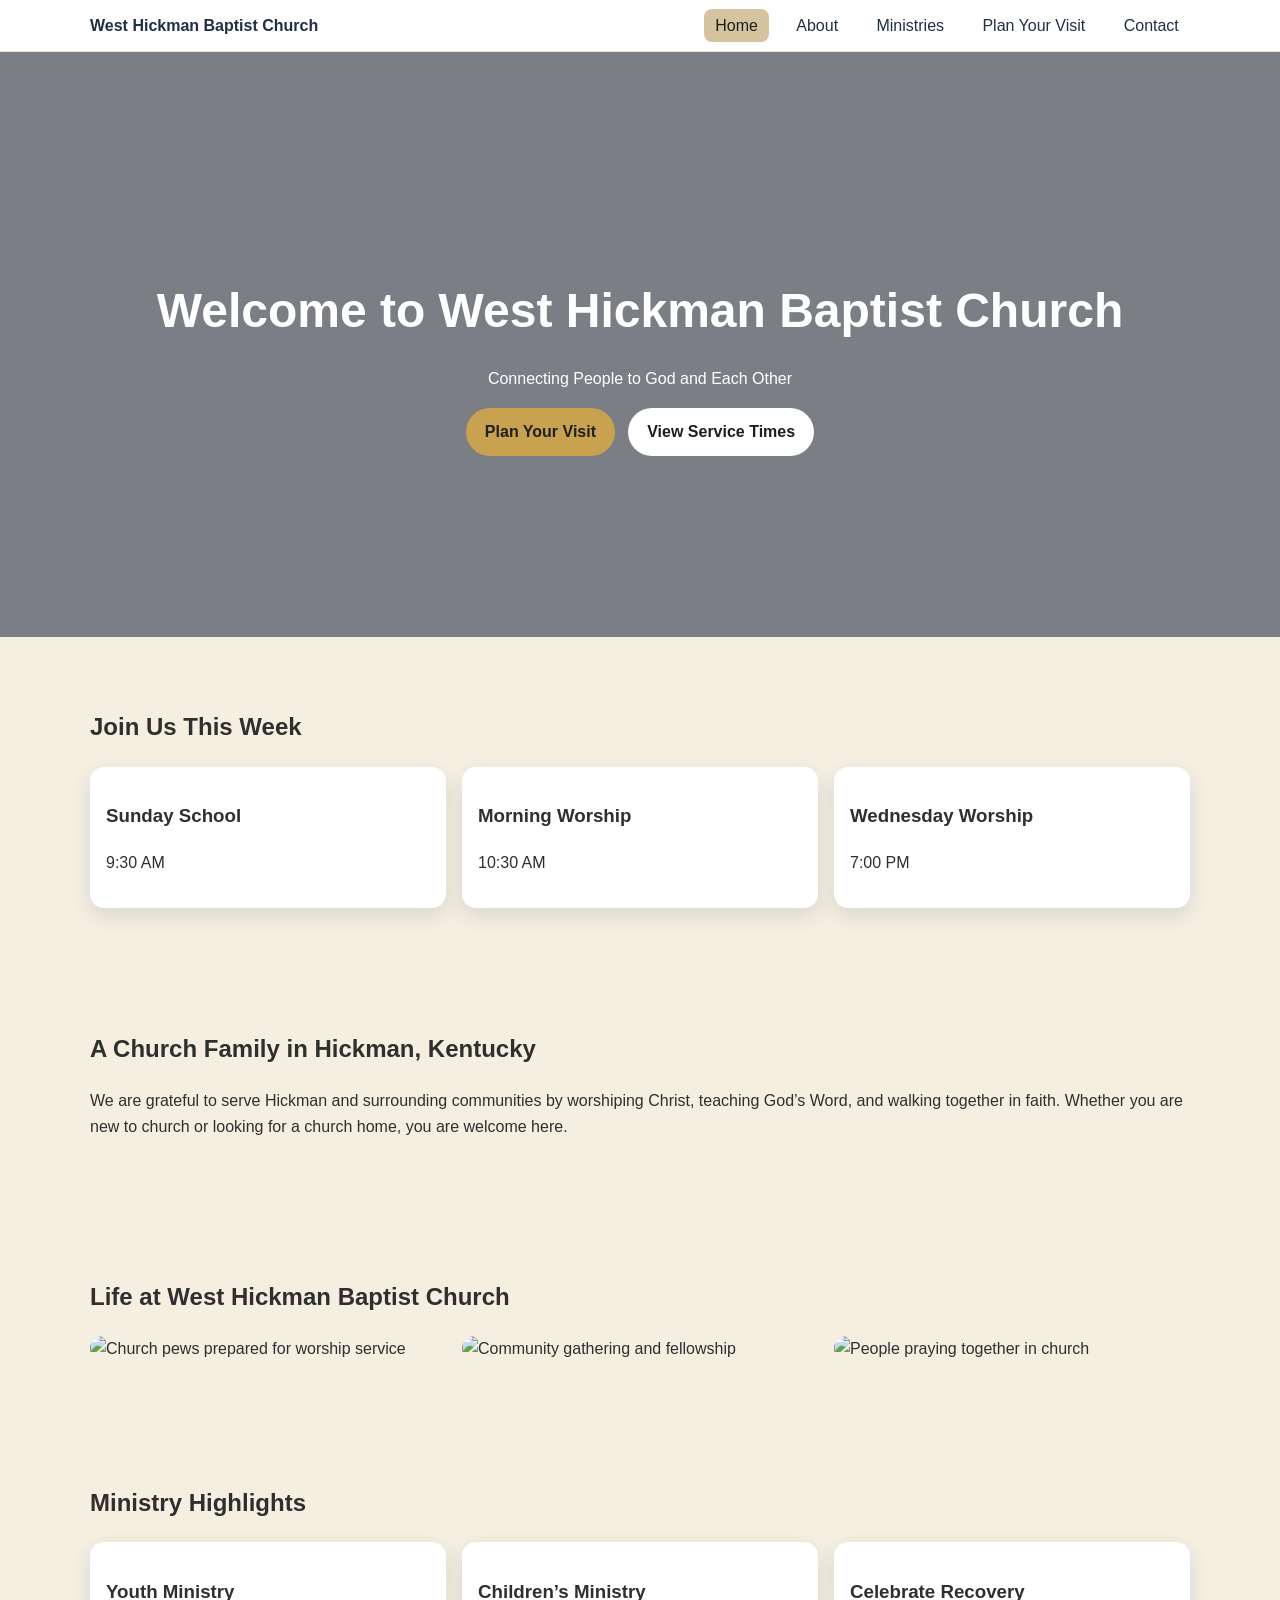
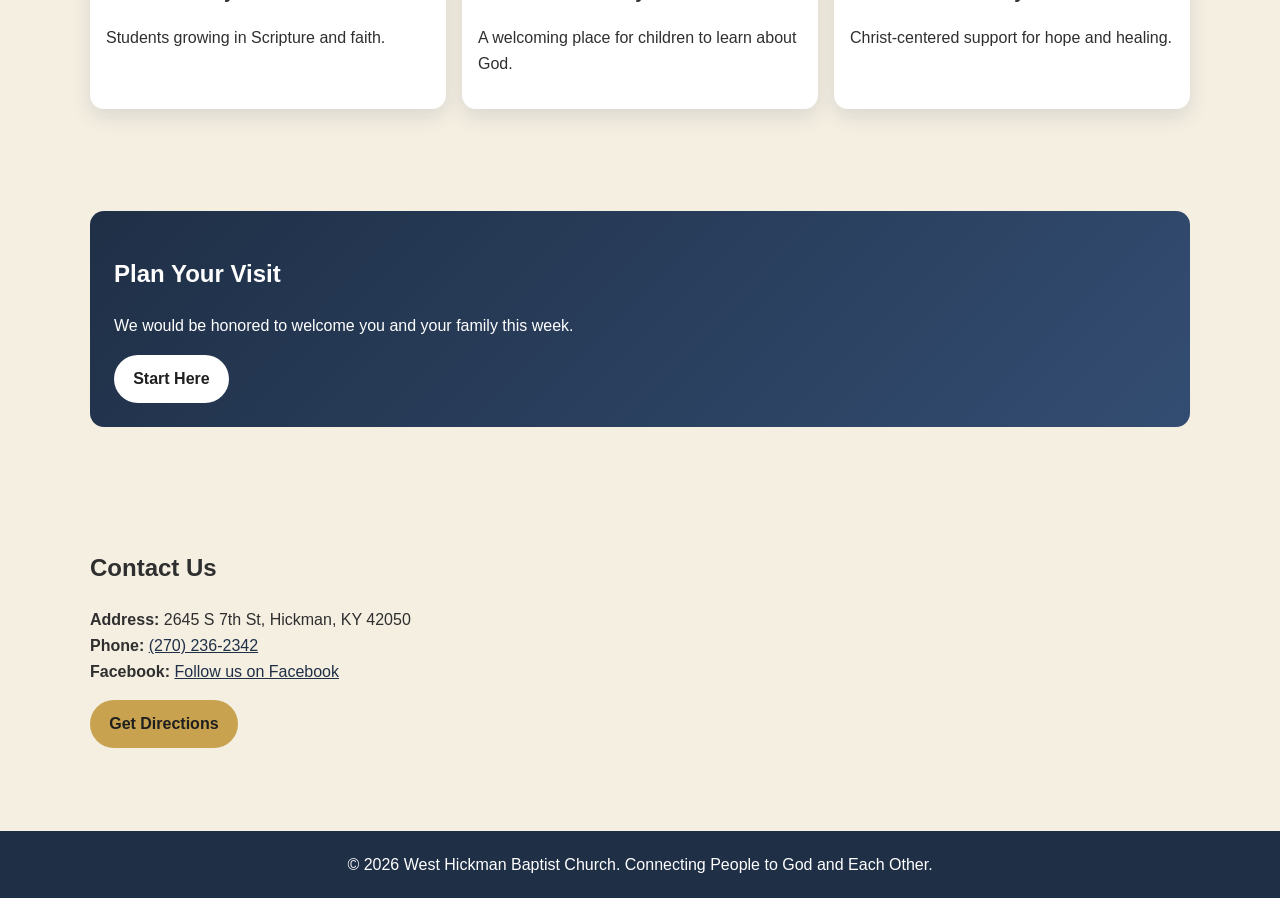
==== commit a6f45700: "Build new multi-page static WHBC website" ====
--- a/index.html
+++ b/index.html
@@ -1,489 +1,27 @@
 <!DOCTYPE html>
 <html lang="en">
-  <head>
-    <meta charset="UTF-8" />
-    <meta name="viewport" content="width=device-width, initial-scale=1.0" />
-    <meta
-      name="description"
-      content="West Hickman Baptist Church in Hickman, Kentucky. Join us for worship, discipleship, and community."
-    />
-    <title>West Hickman Baptist Church | Hickman, KY</title>
-    <link rel="preconnect" href="https://fonts.googleapis.com" />
-    <link rel="preconnect" href="https://fonts.gstatic.com" crossorigin />
-    <link
-      href="https://fonts.googleapis.com/css2?family=Merriweather:wght@400;700&family=Source+Sans+3:wght@400;500;600;700&display=swap"
-      rel="stylesheet"
-    />
-    <link rel="stylesheet" href="styles.css" />
-  </head>
-  <body>
-    <header class="site-header" id="home">
-      <nav class="nav container" aria-label="Main navigation">
-        <a class="logo" href="#home">West Hickman Baptist Church</a>
-        <button class="menu-toggle" aria-expanded="false" aria-controls="nav-links">
-          Menu
-        </button>
-        <ul class="nav-links" id="nav-links">
-          <li><a href="#home">Home</a></li>
-          <li><a href="#service-times">Service Times</a></li>
-          <li><a href="#about">About</a></li>
-          <li><a href="#ministries">Ministries</a></li>
-          <li><a href="#visit">Plan Your Visit</a></li>
-          <li><a href="#contact">Contact</a></li>
-        </ul>
-      </nav>
-    </header>
-
-    <main>
-      <section class="hero">
-        <div class="hero-overlay"></div>
-        <div class="hero-content container">
-          <p class="eyebrow">Hickman, Kentucky</p>
-          <h1>Welcome to West Hickman Baptist Church</h1>
-          <p class="mission">Connecting People to God and Each Other</p>
-          <div class="hero-buttons">
-            <a class="button primary" href="#visit">Plan Your Visit</a>
-            <a class="button secondary" href="#service-times">View Service Times</a>
-          </div>
-        </div>
-      </section>
-
-      <section class="section" id="service-times">
-        <div class="container">
-          <h2>Service Times</h2>
-          <div class="cards three-col">
-            <article class="card">
-              <h3>Sunday</h3>
-              <ul>
-                <li>Sunday School: 9:30 AM</li>
-                <li>Morning Worship Service: 10:30 AM</li>
-                <li>Evening Worship Service: 6:00 PM</li>
-                <li>Youth Discipleship: 6:00 PM</li>
-                <li>Children’s Ministry: 6:00 PM</li>
-              </ul>
-            </article>
-            <article class="card">
-              <h3>Monday</h3>
-              <ul>
-                <li>Celebrate Recovery: 6:00 PM</li>
-              </ul>
-            </article>
-            <article class="card">
-              <h3>Wednesday</h3>
-              <ul>
-                <li>Meal: 6:00 PM</li>
-                <li>Youth Service: 6:35 PM</li>
-                <li>Worship Service: 7:00 PM</li>
-              </ul>
-            </article>
-          </div>
-        </div>
-      </section>
-
-      <section class="section alt" id="about">
-        <div class="container split">
-          <div>
-            <h2>About West Hickman Baptist Church</h2>
-            <p>
-              West Hickman Baptist Church has been serving Hickman, Kentucky, since 1910.
-              Through generations of ministry, seasons of change, and even the loss of the
-              church building in a 2013 fire, God has remained faithful. After meeting in
-              temporary locations, the church rebuilt and continued its mission of connecting
-              people to God and each other. Today, West Hickman Baptist Church remains committed
-              to worshiping Christ, teaching God’s Word, making disciples, and serving the
-              Hickman community with the hope of the gospel.
-            </p>
-          </div>
-          <div class="card mission-card">
-            <h3>Our Mission</h3>
-            <p>
-              West Hickman Baptist Church exists to connect people to God and each other through
-              the gospel of Jesus Christ. We are committed to worshiping Christ, teaching God’s
-              Word, making disciples, and serving our community with the hope of the gospel.
-            </p>
-          </div>
-        </div>
-      </section>
-
-      <section class="section" id="ministries">
-        <div class="container">
-          <h2>Ministries</h2>
-          <div class="cards three-col">
-            <article class="card"><h3>Youth Ministry</h3><p>Helping students know Christ, grow in Scripture, and follow Jesus in everyday life.</p></article>
-            <article class="card"><h3>Children’s Ministry</h3><p>Providing a welcoming place for children to learn about God and grow in faith.</p></article>
-            <article class="card"><h3>Sunday School</h3><p>Small group Bible study for all ages, centered on Scripture and Christian growth.</p></article>
-            <article class="card"><h3>Celebrate Recovery</h3><p>A Christ-centered recovery ministry for those seeking hope, healing, and freedom.</p></article>
-            <article class="card"><h3>WMU</h3><p>Encouraging missions, prayer, service, and gospel outreach locally and around the world.</p></article>
-            <article class="card"><h3>Missions</h3><p>Serving our community and supporting the spread of the gospel beyond our walls.</p></article>
-            <article class="card"><h3>Worship</h3><p>Gathering as a church family to worship Christ through prayer, singing, fellowship, and the preaching of God’s Word.</p></article>
-          </div>
-        </div>
-      </section>
-
-      <section class="section alt" id="visit">
-        <div class="container">
-          <h2>Plan Your Visit</h2>
-          <p class="section-intro">
-            Whether you are new to church, returning after time away, or simply looking for a
-            church home, you are welcome here. We would be honored to meet you and help you feel
-            at home.
-          </p>
-          <div class="cards three-col">
-            <article class="card">
-              <h3>Come As You Are</h3>
-              <p>
-                You do not have to have everything figured out to visit. We would be glad to
-                welcome you and help you feel at home.
-              </p>
-            </article>
-            <article class="card">
-              <h3>Worship With Us</h3>
-              <p>
-                Our services include prayer, worship, fellowship, and biblical preaching focused
-                on Christ and the truth of God’s Word.
-              </p>
-            </article>
-            <article class="card">
-              <h3>Bring Your Family</h3>
-              <p>
-                We offer opportunities for children and youth to learn, worship, and grow in a
-                safe and encouraging church family.
-              </p>
-            </article>
-          </div>
-        </div>
-      </section>
-
-      <section class="section" id="leadership">
-        <div class="container">
-          <h2>Leadership</h2>
-          <div class="cards two-col">
-            <article class="card">
-              <h3>Pastor</h3>
-              <p>Jason Sipes</p>
-            </article>
-            <article class="card">
-              <h3>Youth Minister</h3>
-              <p>Jacob McKinney</p>
-            </article>
-          </div>
-        </div>
-      </section>
-
-      <section class="section alt" id="contact">
-        <div class="container split">
-          <div>
-            <h2>Contact</h2>
-            <p><strong>West Hickman Baptist Church</strong></p>
-            <p>2645 S 7th St<br />Hickman, KY 42050</p>
-            <p>Phone: <a href="tel:+12702362342">(270) 236-2342</a></p>
-            <div class="hero-buttons">
-              <a class="button primary" href="https://www.google.com/maps/search/?api=1&query=2645+S+7th+St%2C+Hickman%2C+KY+42050" target="_blank" rel="noopener noreferrer">Get Directions</a>
-              <a class="button secondary" href="https://www.facebook.com/share/1BVJ17ikec/?mibextid=wwXIfr" target="_blank" rel="noopener noreferrer">Visit Facebook</a>
-            </div>
-          </div>
-          <div class="card">
-            <h3>We’d Love to Meet You</h3>
-            <p>
-              If you have questions before visiting, feel free to call us. We’re here to help and
-              would be grateful to welcome you this Sunday.
-            </p>
-          </div>
-        </div>
-      </section>
-    </main>
-
-    <footer class="footer">
-      <div class="container">
-        <p>© <span id="year"></span> West Hickman Baptist Church. Connecting People to God and Each Other.</p>
-      </div>
-    </footer>
-
-    <script src="script.js"></script>
-  </body>
+<head>
+  <meta charset="UTF-8" />
+  <meta name="viewport" content="width=device-width, initial-scale=1.0" />
+  <title>West Hickman Baptist Church | Home</title>
+  <meta name="description" content="Welcome to West Hickman Baptist Church in Hickman, Kentucky. Join us for worship, fellowship, and discipleship." />
+  <link rel="stylesheet" href="styles.css" />
+</head>
+<body>
+  <header class="site-header"><div class="container nav-wrap"><a class="logo" href="index.html">West Hickman Baptist Church</a><button class="menu-toggle" aria-label="Toggle menu" aria-expanded="false">Menu</button><nav><ul class="nav-menu"><li><a class="active" href="index.html">Home</a></li><li><a href="about.html">About</a></li><li><a href="ministries.html">Ministries</a></li><li><a href="visit.html">Plan Your Visit</a></li><li><a href="contact.html">Contact</a></li></ul></nav></div></header>
+  <main>
+    <!-- Replace this image with a real church photo -->
+    <section class="hero" style="background-image:url('https://images.unsplash.com/photo-1518733057094-95b53143d2a7?auto=format&fit=crop&w=1600&q=80');">
+      <div class="hero-content container"><h1>Welcome to West Hickman Baptist Church</h1><p>Connecting People to God and Each Other</p><div class="btn-row"><a class="btn" href="visit.html">Plan Your Visit</a><a class="btn alt" href="contact.html#service-times">View Service Times</a></div></div>
+    </section>
+    <section class="container"><h2>Join Us This Week</h2><div class="card-grid"><article class="card"><h3>Sunday School</h3><p>9:30 AM</p></article><article class="card"><h3>Morning Worship</h3><p>10:30 AM</p></article><article class="card"><h3>Wednesday Worship</h3><p>7:00 PM</p></article></div></section>
+    <section class="container"><h2>A Church Family in Hickman, Kentucky</h2><p>We are grateful to serve Hickman and surrounding communities by worshiping Christ, teaching God’s Word, and walking together in faith. Whether you are new to church or looking for a church home, you are welcome here.</p></section>
+    <section class="container"><h2>Life at West Hickman Baptist Church</h2><div class="image-grid"><!-- Replace these images with real church photos --><img src="https://images.unsplash.com/photo-1463592177119-bab2a00f3ccb?auto=format&fit=crop&w=900&q=80" alt="Church pews prepared for worship service" /><img src="https://images.unsplash.com/photo-1511632765486-a01980e01a18?auto=format&fit=crop&w=900&q=80" alt="Community gathering and fellowship" /><img src="https://images.unsplash.com/photo-1438232992991-995b7058bbb3?auto=format&fit=crop&w=900&q=80" alt="People praying together in church" /></div></section>
+    <section class="container"><h2>Ministry Highlights</h2><div class="card-grid"><article class="card"><h3>Youth Ministry</h3><p>Students growing in Scripture and faith.</p></article><article class="card"><h3>Children’s Ministry</h3><p>A welcoming place for children to learn about God.</p></article><article class="card"><h3>Celebrate Recovery</h3><p>Christ-centered support for hope and healing.</p></article></div></section>
+    <section class="container"><div class="callout"><h2>Plan Your Visit</h2><p>We would be honored to welcome you and your family this week.</p><a class="btn alt" href="visit.html">Start Here</a></div></section>
+    <section class="container"><h2>Contact Us</h2><p><strong>Address:</strong> 2645 S 7th St, Hickman, KY 42050<br /><strong>Phone:</strong> <a href="tel:+12702362342">(270) 236-2342</a><br /><strong>Facebook:</strong> <a href="https://www.facebook.com/share/1BVJ17ikec/?mibextid=wwXIfr" target="_blank" rel="noopener">Follow us on Facebook</a></p><a class="btn" href="https://www.google.com/maps/search/?api=1&query=2645+S+7th+St+Hickman+KY+42050" target="_blank" rel="noopener">Get Directions</a></section>
+  </main>
+  <footer class="site-footer"><div class="container">© 2026 West Hickman Baptist Church. Connecting People to God and Each Other.</div></footer>
+  <script src="script.js"></script>
+</body>
 </html>
-    <main>
-      <section class="hero">
-        <div class="hero-overlay"></div>
-        <div class="hero-content container">
-          <p class="eyebrow">Hickman, Kentucky</p>
-          <h1>Welcome to West Hickman Baptist Church</h1>
-          <p class="mission">Connecting People to God and Each Other</p>
-          <div class="hero-buttons">
-            <a class="button primary" href="#visit">Plan Your Visit</a>
-            <a class="button secondary" href="#service-times">View Service Times</a>
-          </div>
-        </div>
-      </section>
-
-      <section class="section" id="service-times">
-        <div class="container">
-          <h2>Service Times</h2>
-          <div class="cards three-col">
-            <article class="card">
-              <h3>Sunday</h3>
-              <ul>
-                <li>Sunday School: 9:30 AM</li>
-                <li>Morning Worship Service: 10:30 AM</li>
-                <li>Evening Worship Service: 6:00 PM</li>
-                <li>Youth Discipleship: 6:00 PM</li>
-                <li>Children’s Ministry: 6:00 PM</li>
-              </ul>
-            </article>
-            <article class="card">
-              <h3>Monday</h3>
-              <ul>
-                <li>Celebrate Recovery: 6:00 PM</li>
-              </ul>
-            </article>
-            <article class="card">
-              <h3>Wednesday</h3>
-              <ul>
-                <li>Meal: 6:00 PM</li>
-                <li>Youth Service: 6:35 PM</li>
-                <li>Worship Service: 7:00 PM</li>
-              </ul>
-            </article>
-          </div>
-        </div>
-      </section>
-
-      <section class="section alt" id="about">
-        <div class="container split">
-          <div>
-            <h2>About West Hickman Baptist Church</h2>
-            <p>
-              West Hickman Baptist Church has been serving Hickman, Kentucky, since 1910.
-              Through generations of ministry, seasons of change, and even the loss of the
-              church building in a 2013 fire, God has remained faithful. After meeting in
-              temporary locations, the church rebuilt and continued its mission of connecting
-              people to God and each other. Today, West Hickman Baptist Church remains committed
-              to worshiping Christ, teaching God’s Word, making disciples, and serving the
-              Hickman community with the hope of the gospel.
-            </p>
-          </div>
-          <div class="card mission-card">
-            <h3>Our Mission</h3>
-            <p>
-              West Hickman Baptist Church exists to connect people to God and each other through
-              the gospel of Jesus Christ. We are committed to worshiping Christ, teaching God’s
-              Word, making disciples, and serving our community with the hope of the gospel.
-            </p>
-          </div>
-        </div>
-      </section>
-
-      <section class="section" id="ministries">
-        <div class="container">
-          <h2>Ministries</h2>
-          <div class="cards three-col">
-            <article class="card"><h3>Youth Ministry</h3><p>Helping students know Christ, grow in Scripture, and follow Jesus in everyday life.</p></article>
-            <article class="card"><h3>Children’s Ministry</h3><p>Providing a welcoming place for children to learn about God and grow in faith.</p></article>
-            <article class="card"><h3>Sunday School</h3><p>Small group Bible study for all ages, centered on Scripture and Christian growth.</p></article>
-            <article class="card"><h3>Celebrate Recovery</h3><p>A Christ-centered recovery ministry for those seeking hope, healing, and freedom.</p></article>
-            <article class="card"><h3>WMU</h3><p>Encouraging missions, prayer, service, and gospel outreach locally and around the world.</p></article>
-            <article class="card"><h3>Missions</h3><p>Serving our community and supporting the spread of the gospel beyond our walls.</p></article>
-            <article class="card"><h3>Worship</h3><p>Gathering as a church family to worship Christ through prayer, singing, fellowship, and the preaching of God’s Word.</p></article>
-          </div>
-        </div>
-      </section>
-
-      <section class="section alt" id="visit">
-        <div class="container">
-          <h2>Plan Your Visit</h2>
-          <p class="section-intro">
-            Whether you are new to church, returning after time away, or simply looking for a
-            church home, you are welcome here. We would be honored to meet you and help you feel
-            at home.
-          </p>
-          <div class="cards three-col">
-            <article class="card">
-              <h3>Come As You Are</h3>
-              <p>
-                You do not have to have everything figured out to visit. We would be glad to
-                welcome you and help you feel at home.
-              </p>
-            </article>
-            <article class="card">
-              <h3>Worship With Us</h3>
-              <p>
-                Our services include prayer, worship, fellowship, and biblical preaching focused
-                on Christ and the truth of God’s Word.
-              </p>
-            </article>
-            <article class="card">
-              <h3>Bring Your Family</h3>
-              <p>
-                We offer opportunities for children and youth to learn, worship, and grow in a
-                safe and encouraging church family.
-              </p>
-            </article>
-          </div>
-        </div>
-      </section>
-
-      <section class="section" id="leadership">
-        <div class="container">
-          <h2>Leadership</h2>
-          <div class="cards two-col">
-            <article class="card">
-              <h3>Pastor</h3>
-              <p>Jason Sipes</p>
-            </article>
-            <article class="card">
-              <h3>Youth Minister</h3>
-              <p>Jacob McKinney</p>
-            </article>
-          </div>
-        </div>
-      </section>
-
-      <section class="section alt" id="contact">
-        <div class="container split">
-          <div>
-            <h2>Contact</h2>
-            <p><strong>West Hickman Baptist Church</strong></p>
-            <p>2645 S 7th St<br />Hickman, KY 42050</p>
-            <p>Phone: <a href="tel:+12702362342">(270) 236-2342</a></p>
-            <div class="hero-buttons">
-              <a class="button primary" href="https://www.google.com/maps/search/?api=1&query=2645+S+7th+St%2C+Hickman%2C+KY+42050" target="_blank" rel="noopener noreferrer">Get Directions</a>
-              <a class="button secondary" href="https://www.facebook.com/share/1BVJ17ikec/?mibextid=wwXIfr" target="_blank" rel="noopener noreferrer">Visit Facebook</a>
-            </div>
-          </div>
-          <div class="card">
-            <h3>We’d Love to Meet You</h3>
-            <p>
-              If you have questions before visiting, feel free to call us. We’re here to help and
-              would be grateful to welcome you this Sunday.
-            </p>
-          </div>
-        </div>
-      </section>
-    </main>
-
-    <footer class="footer">
-      <div class="container">
-        <p>© <span id="year"></span> West Hickman Baptist Church. Connecting People to God and Each Other.</p>
-      </div>
-    </footer>
-
-    <script src="script.js"></script>
-  </body>
-</html>
-              West Hickman Baptist Church has been serving Hickman, Kentucky, since 1910.
-              Through generations of ministry, seasons of change, and even the loss of the
-              church building in a 2013 fire, God has remained faithful. After meeting in
-              temporary locations, the church rebuilt and continued its mission of connecting
-              people to God and each other. Today, West Hickman Baptist Church remains committed
-              to worshiping Christ, teaching God’s Word, making disciples, and serving the
-              Hickman community with the hope of the gospel.
-            </p>
-          </div>
-          <div class="card mission-card">
-            <h3>Our Mission</h3>
-            <p>
-              West Hickman Baptist Church exists to connect people to God and each other through
-              the gospel of Jesus Christ. We are committed to worshiping Christ, teaching God’s
-              Word, making disciples, and serving our community with the hope of the gospel.
-            </p>
-          </div>
-        </div>
-      </section>
-
-      <section class="section" id="ministries">
-        <div class="container">
-          <h2>Ministries</h2>
-          <div class="cards three-col">
-            <article class="card"><h3>Youth Ministry</h3><p>Helping students know Christ, grow in Scripture, and follow Jesus in everyday life.</p></article>
-            <article class="card"><h3>Children’s Ministry</h3><p>Providing a welcoming place for children to learn about God and grow in faith.</p></article>
-            <article class="card"><h3>Sunday School</h3><p>Small group Bible study for all ages, centered on Scripture and Christian growth.</p></article>
-            <article class="card"><h3>Celebrate Recovery</h3><p>A Christ-centered recovery ministry for those seeking hope, healing, and freedom.</p></article>
-            <article class="card"><h3>WMU</h3><p>Encouraging missions, prayer, service, and gospel outreach locally and around the world.</p></article>
-            <article class="card"><h3>Missions</h3><p>Serving our community and supporting the spread of the gospel beyond our walls.</p></article>
-            <article class="card"><h3>Worship</h3><p>Gathering as a church family to worship Christ through prayer, singing, fellowship, and the preaching of God’s Word.</p></article>
-          </div>
-        </div>
-      </section>
-
-      <section class="section alt" id="visit">
-        <div class="container">
-          <h2>Plan Your Visit</h2>
-          <p class="section-intro">
-            Whether you are new to church, returning after time away, or simply looking for a
-            church home, you are welcome here. We would be honored to meet you and help you feel
-            at home.
-          </p>
-          <div class="cards three-col">
-            <article class="card">
-              <h3>Come As You Are</h3>
-              <p>
-                You do not have to have everything figured out to visit. We would be glad to
-                welcome you and help you feel at home.
-              </p>
-            </article>
-            <article class="card">
-              <h3>Worship With Us</h3>
-              <p>
-                Our services include prayer, worship, fellowship, and biblical preaching focused
-                on Christ and the truth of God’s Word.
-              </p>
-            </article>
-            <article class="card">
-              <h3>Bring Your Family</h3>
-              <p>
-                We offer opportunities for children and youth to learn, worship, and grow in a
-                safe and encouraging church family.
-              </p>
-            </article>
-          </div>
-        </div>
-      </section>
-
-      <section class="section" id="leadership">
-        <div class="container">
-          <h2>Leadership</h2>
-          <div class="cards two-col">
-            <article class="card">
-              <h3>Pastor</h3>
-              <p>Jason Sipes</p>
-            </article>
-            <article class="card">
-              <h3>Youth Minister</h3>
-              <p>Jacob McKinney</p>
-            </article>
-          </div>
-        </div>
-      </section>
-
-      <section class="section alt" id="contact">
-        <div class="container split">
-          <div>
-            <h2>Contact</h2>
-            <p><strong>West Hickman Baptist Church</strong></p>
-            <p>2645 S 7th St<br />Hickman, KY 42050</p>
-            <p>Phone: <a href="tel:+12702362342">(270) 236-2342</a></p>
-            <div class="hero-buttons">
-              <a class="button primary" href="https://www.google.com/maps/search/?api=1&query=2645+S+7th+St%2C+Hickman%2C+KY+42050" target="_blank" rel="noopener noreferrer">Get Directions</a>
-              <a class="button secondary" href="https://www.facebook.com/share/1BVJ17ikec/?mibextid=wwXIfr" target="_blank" rel="noopener noreferrer">Visit Facebook</a>
-            </div>
-          </div>
-          <div class="card">
-            <h3>We’d Love to Meet You</h3>
-            <p>
-              If you have questions before visiting, feel free to call us. We’re here to help and
-              would be grateful to welcome you this Sunday.
-            </p>
-          </div>
-        </div>
-      </section>
-    </main>
-
-    <footer class="footer">
-      <div class="container">
-        <p>© <span id="year"></span> West Hickman Baptist Church. Connecting People to God and Each Other.</p>
-      </div>
-    </footer>
-
-    <script src="script.js"></script>
-  </body>
-</html>
--- a/styles.css
+++ b/styles.css
@@ -1,246 +1,175 @@
 :root {
-  --navy: #1f2a44;
-  --cream: #f8f3e7;
-  --tan: #d9c8a9;
-  --gold: #b3883b;
+  --navy: #1f2f46;
+  --cream: #f5efe2;
+  --tan: #d6c4a1;
   --white: #ffffff;
-  --text: #1f2a44;
-  --gold-deep: #8f6b2e;
-  --tan-soft: #efe4cf;
+  --gold: #c8a24f;
+  --text: #2f2f2f;
+  --shadow: 0 8px 20px rgba(31, 47, 70, 0.12);
+  --radius: 14px;
 }
 
 * { box-sizing: border-box; }
-html { scroll-behavior: smooth; }
+
 body {
   margin: 0;
-  font-family: "Source Sans 3", sans-serif;
+  font-family: "Segoe UI", Tahoma, Geneva, Verdana, sans-serif;
   color: var(--text);
-  background:
-    radial-gradient(circle at 12% 8%, rgba(217, 200, 169, 0.24), transparent 42%),
-    radial-gradient(circle at 85% 24%, rgba(239, 228, 207, 0.75), transparent 38%),
-    linear-gradient(180deg, #fbf7ee 0%, #f6eedf 50%, #f9f3e8 100%);
-  line-height: 1.65;
+  background: var(--cream);
+  line-height: 1.6;
 }
 
-h1, h2, h3 { font-family: "Merriweather", serif; line-height: 1.25; margin-top: 0; }
-a { color: inherit; }
-.container { width: min(1120px, 92%); margin: 0 auto; }
+a { color: var(--navy); }
+
+img {
+  max-width: 100%;
+  display: block;
+  border-radius: var(--radius);
+}
+
+.container {
+  width: min(1100px, 92%);
+  margin: 0 auto;
+}
 
 .site-header {
+  background: var(--white);
+  border-bottom: 1px solid #ece4d3;
   position: sticky;
   top: 0;
   z-index: 1000;
-  background: rgba(31, 42, 68, 0.93);
-  backdrop-filter: blur(6px);
-  border-bottom: 1px solid rgba(217, 200, 169, 0.35);
 }
 
-.nav { display: flex; align-items: center; justify-content: space-between; min-height: 74px; }
-.logo { color: var(--white); text-decoration: none; font-weight: 700; font-size: 1rem; max-width: 60%; }
-.nav-links { display: flex; gap: 1.25rem; list-style: none; margin: 0; padding: 0; }
-.nav-links a {
-  color: var(--white);
+.nav-wrap {
+  display: flex;
+  justify-content: space-between;
+  align-items: center;
+  padding: 0.8rem 0;
+}
+
+.logo {
+  font-weight: 700;
+  color: var(--navy);
   text-decoration: none;
-  font-weight: 600;
-  padding: 0.3rem 0.55rem;
-  border-radius: 999px;
-  transition: background-color 0.25s ease, color 0.25s ease;
 }
-.nav-links a:hover { color: var(--tan); background: rgba(255, 255, 255, 0.08); }
+
+.nav-menu {
+  display: flex;
+  gap: 1rem;
+  list-style: none;
+  padding: 0;
+  margin: 0;
+}
+
+.nav-menu a {
+  text-decoration: none;
+  padding: 0.5rem 0.7rem;
+  border-radius: 8px;
+}
+
+.nav-menu a:hover,
+.nav-menu a:focus,
+.nav-menu a.active {
+  background: var(--tan);
+  color: #1c1c1c;
+  outline: none;
+}
+
 .menu-toggle {
   display: none;
-  border: 1px solid var(--tan);
+  background: var(--navy);
   color: var(--white);
-  background: transparent;
+  border: 0;
   border-radius: 8px;
-  padding: 0.45rem 0.8rem;
+  padding: 0.5rem 0.75rem;
 }
 
 .hero {
-  position: relative;
-  min-height: 80vh;
+  min-height: 65vh;
   display: grid;
   place-items: center;
-  background:
-    linear-gradient(rgba(15, 20, 36, 0.58), rgba(15, 20, 36, 0.58)),
-    url("https://images.unsplash.com/photo-1504052434569-70ad5836ab65?auto=format&fit=crop&w=1600&q=80") center/cover no-repeat;
+  text-align: center;
   color: var(--white);
+  background-size: cover;
+  background-position: center;
+  position: relative;
 }
-.hero-content { position: relative; text-align: center; padding: 5rem 0 4.5rem; }
-.eyebrow { letter-spacing: 0.12em; text-transform: uppercase; font-weight: 600; }
-.hero h1 { font-size: clamp(1.95rem, 5vw, 3.3rem); margin-bottom: 0.6rem; }
-.mission { font-size: clamp(1.12rem, 3vw, 1.45rem); margin-bottom: 1.8rem; }
+.hero::before {
+  content: "";
+  position: absolute;
+  inset: 0;
+  background: rgba(24, 37, 58, 0.55);
+}
+.hero-content { position: relative; padding: 2rem; }
+.hero h1 { font-size: clamp(1.9rem, 4vw, 3rem); margin-bottom: 0.5rem; }
 
-.button {
+.btn-row { display: flex; gap: 0.8rem; justify-content: center; flex-wrap: wrap; margin-top: 1rem; }
+.btn {
   display: inline-block;
+  background: var(--gold);
+  color: #1f1f1f;
   text-decoration: none;
-  font-weight: 700;
-  padding: 0.82rem 1.2rem;
   border-radius: 999px;
-  border: 2px solid transparent;
-  transition: transform 0.2s ease, box-shadow 0.2s ease, background 0.2s ease;
+  padding: 0.7rem 1.2rem;
+  font-weight: 600;
 }
-.button.primary {
-  background: linear-gradient(180deg, #c1984a 0%, var(--gold) 100%);
-  color: var(--white);
-  box-shadow: 0 8px 18px rgba(15, 20, 36, 0.26);
-}
-.button.primary:hover {
-  background: linear-gradient(180deg, #cda255 0%, #a97a31 100%);
-  box-shadow: 0 10px 20px rgba(15, 20, 36, 0.32);
-}
-.button.secondary {
-  background: rgba(255, 255, 255, 0.12);
-  color: var(--white);
-  border-color: rgba(255, 255, 255, 0.8);
-}
-.button.secondary:hover {
-  background: rgba(255, 255, 255, 0.2);
-  border-color: #fff;
-}
-.button:hover { transform: translateY(-2px); }
-.hero-buttons { display: flex; flex-wrap: wrap; gap: 0.8rem; }
-.hero .hero-buttons { justify-content: center; }
+.btn.alt { background: var(--white); }
+.btn:focus { outline: 2px solid var(--navy); outline-offset: 2px; }
 
-.section { padding: 5.2rem 0; }
-.alt {
-  background:
-    linear-gradient(180deg, rgba(255, 255, 255, 0.44), rgba(255, 255, 255, 0.2)),
-    var(--tan-soft);
-}
-.section-intro { max-width: 780px; }
-.cards { display: grid; gap: 1.25rem; margin-top: 1.4rem; }
-.three-col { grid-template-columns: repeat(auto-fit, minmax(230px, 1fr)); }
-.two-col { grid-template-columns: repeat(auto-fit, minmax(250px, 1fr)); max-width: 710px; }
-.card {
-  background: linear-gradient(180deg, #ffffff 0%, #fdfaf4 100%);
-  border: 1px solid #eadfca;
-  border-radius: 18px;
-  padding: 1.2rem 1.2rem;
-  box-shadow: 0 7px 20px rgba(31, 42, 68, 0.09);
-}
-.card h3 { color: #223052; margin-bottom: 0.55rem; }
-.card p { margin-bottom: 0; }
-.card ul { padding-left: 1.1rem; margin: 0; }
-.card ul li + li { margin-top: 0.3rem; }
+section { padding: 3.2rem 0; }
 
-#service-times .card {
-  border-color: #dfcead;
-  background:
-    linear-gradient(180deg, rgba(179, 136, 59, 0.12), rgba(179, 136, 59, 0.02)),
-    #fffefb;
-  box-shadow: 0 10px 22px rgba(31, 42, 68, 0.08);
-}
-#service-times .card h3 {
-  padding-bottom: 0.45rem;
-  margin-bottom: 0.65rem;
-  border-bottom: 1px solid rgba(179, 136, 59, 0.35);
+.card-grid {
+  display: grid;
+  grid-template-columns: repeat(auto-fit, minmax(220px, 1fr));
+  gap: 1rem;
 }
 
-#ministries .card {
-  border-radius: 20px;
-  background: linear-gradient(180deg, #fffefb 0%, #fbf5ea 100%);
+.card {
+  background: var(--white);
+  padding: 1rem;
+  border-radius: var(--radius);
+  box-shadow: var(--shadow);
 }
 
-.split { display: grid; gap: 1.4rem; grid-template-columns: 1.25fr 1fr; align-items: start; }
+.image-grid {
+  display: grid;
+  grid-template-columns: repeat(auto-fit, minmax(220px, 1fr));
+  gap: 1rem;
+}
 
-.footer {
+.callout {
+  background: linear-gradient(135deg, var(--navy), #334d72);
+  color: var(--white);
+  border-radius: var(--radius);
+  padding: 1.5rem;
+}
+
+.site-footer {
   background: var(--navy);
   color: var(--white);
   text-align: center;
-  padding: 1.5rem 0;
+  padding: 1.3rem 0;
+  margin-top: 2rem;
 }
 
-@media (max-width: 860px) {
-  .section { padding: 4.2rem 0; }
-  .menu-toggle { display: inline-block; }
-  .nav-links {
-    display: none;
-    position: absolute;
-    top: 74px;
-    left: 0;
-    right: 0;
-    background: var(--navy);
-    flex-direction: column;
-    padding: 1rem 4%;
-    border-bottom: 1px solid rgba(217, 200, 169, 0.3);
-  }
-  .nav-links.open { display: flex; }
-  .split { grid-template-columns: 1fr; }
-}
-.menu-toggle {
-  display: none;
-  border: 1px solid var(--tan);
-  color: var(--white);
-  background: transparent;
-  border-radius: 8px;
-  padding: 0.45rem 0.8rem;
+.page-hero {
+  min-height: 40vh;
 }
 
-.hero {
-  position: relative;
-  min-height: 78vh;
-  display: grid;
-  place-items: center;
-  background:
-    linear-gradient(rgba(15, 20, 36, 0.55), rgba(15, 20, 36, 0.55)),
-    url("https://images.unsplash.com/photo-1504052434569-70ad5836ab65?auto=format&fit=crop&w=1600&q=80") center/cover no-repeat;
-  color: var(--white);
+@media (max-width: 768px) {
+  .menu-toggle { display: inline-block; }
+  .nav-menu {
+    position: absolute;
+    right: 4%;
+    top: 64px;
+    background: var(--white);
+    border: 1px solid #eee;
+    border-radius: 12px;
+    box-shadow: var(--shadow);
+    flex-direction: column;
+    min-width: 220px;
+    padding: 0.7rem;
+    display: none;
+  }
+  .nav-menu.open { display: flex; }
 }
-.hero-content { position: relative; text-align: center; padding: 4rem 0; }
-.eyebrow { letter-spacing: 0.12em; text-transform: uppercase; font-weight: 600; }
-.hero h1 { font-size: clamp(1.9rem, 5vw, 3.2rem); margin-bottom: 0.5rem; }
-.mission { font-size: clamp(1.1rem, 3vw, 1.4rem); margin-bottom: 1.5rem; }
-
-.button {
-  display: inline-block;
-  text-decoration: none;
-  font-weight: 700;
-  padding: 0.75rem 1.1rem;
-  border-radius: 10px;
-  border: 2px solid transparent;
-}
-.button.primary { background: var(--gold); color: var(--white); }
-.button.secondary { background: transparent; color: var(--white); border-color: var(--white); }
-.button:hover { transform: translateY(-1px); }
-.hero-buttons { display: flex; flex-wrap: wrap; gap: 0.8rem; }
-.hero .hero-buttons { justify-content: center; }
-
-.section { padding: 4rem 0; }
-.alt { background: #efe4cf; }
-.section-intro { max-width: 780px; }
-.cards { display: grid; gap: 1rem; margin-top: 1.2rem; }
-.three-col { grid-template-columns: repeat(auto-fit, minmax(220px, 1fr)); }
-.two-col { grid-template-columns: repeat(auto-fit, minmax(240px, 1fr)); max-width: 680px; }
-.card {
-  background: var(--white);
-  border: 1px solid #e6dcc9;
-  border-radius: 14px;
-  padding: 1rem 1.1rem;
-  box-shadow: 0 2px 10px rgba(31, 42, 68, 0.08);
-}
-.card ul { padding-left: 1.1rem; margin: 0; }
-.split { display: grid; gap: 1.2rem; grid-template-columns: 1.25fr 1fr; }
-
-.footer {
-  background: var(--navy);
-  color: var(--white);
-  text-align: center;
-  padding: 1.4rem 0;
-}
-
-@media (max-width: 860px) {
-  .menu-toggle { display: inline-block; }
-  .nav-links {
-    display: none;
-    position: absolute;
-    top: 72px;
-    left: 0;
-    right: 0;
-    background: var(--navy);
-    flex-direction: column;
-    padding: 1rem 4%;
-  }
-  .nav-links.open { display: flex; }
-  .split { grid-template-columns: 1fr; }
-}
